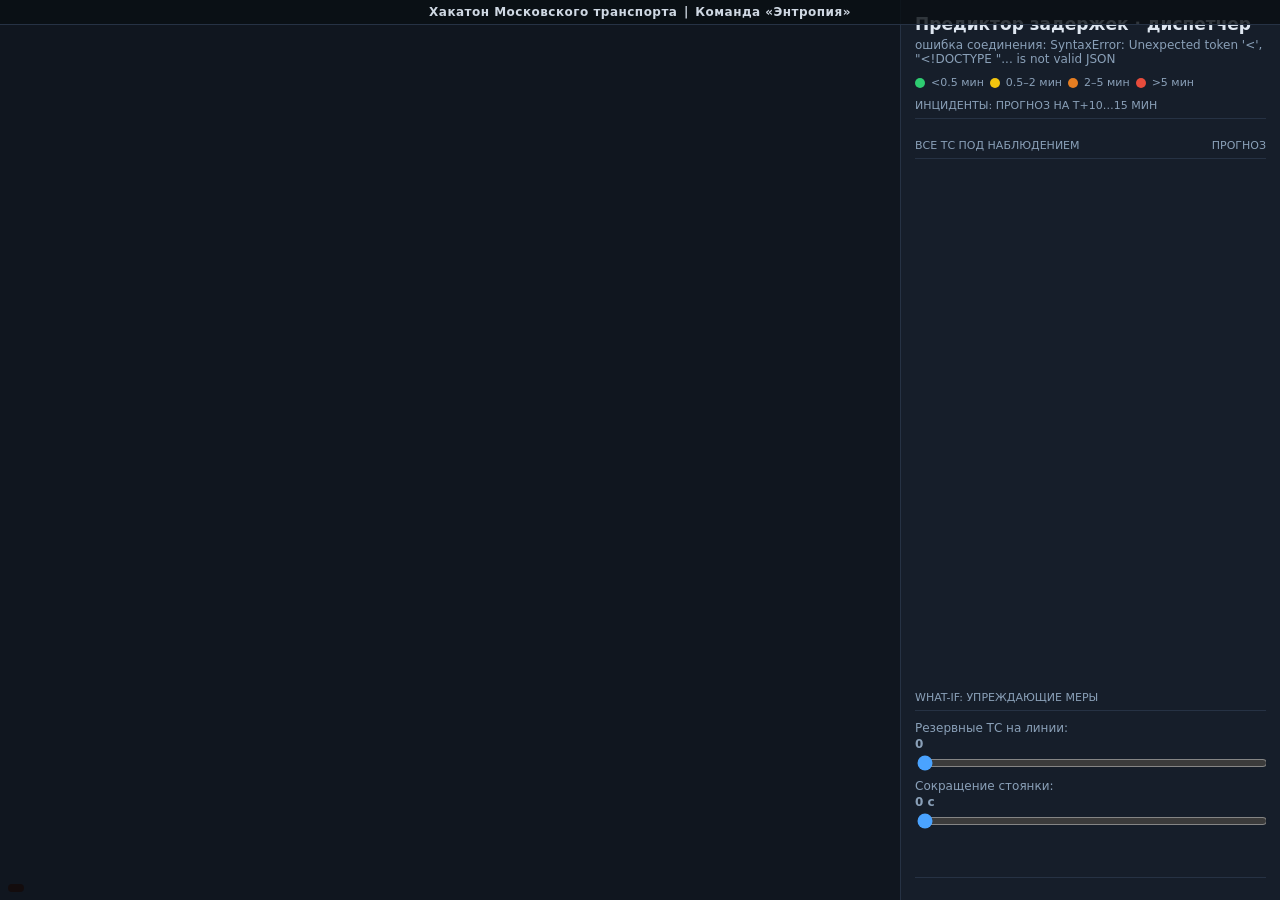
==== dashboard/index.html @ fea9b896 "add services and docker setup - ML-ядро: NDTP-сервер, онлайн-фичи, CatBoost (скор 1.0, MAE 40.9 офла" ====
<!DOCTYPE html>
<html lang="ru">
<head>
  <meta charset="utf-8" />
  <meta name="viewport" content="width=device-width, initial-scale=1" />
  <title>Хакатон Московского транспорта · Команда «Энтропия» — предиктор задержек</title>
  <link rel="stylesheet" href="/dashboard/vendor/maplibre-gl.css" />
  <link rel="stylesheet" href="/dashboard/style.css?v=10" />
  <script>
    window.onerror = function (msg, src, line) {
      var el = document.getElementById("status");
      if (el) el.textContent = "ОШИБКА СКРИПТА: " + msg + " (" + (src || "?").split("/").pop() + ":" + line + ")";
    };
  </script>
  <script>
    window.__errs = [];
    window.onerror = function (msg, src, line, col, err) {
      var stamp = new Date().toLocaleTimeString();
      var stack = (err && err.stack ? err.stack.split("\n").slice(1, 3).join(" <- ") : "");
      window.__errs.push(stamp + " " + msg + " @ " + stack.slice(0, 220));
      if (window.__errs.length > 3) window.__errs.shift();
      var box = document.getElementById("errbox");
      if (box) box.textContent = "ошибки: " + window.__errs.join("  ||  ");
      return false;
    };
  </script>
</head>
<body>
  <div id="ribbon">Хакатон Московского транспорта&ensp;|&ensp;Команда «Энтропия»</div>
  <div id="errbox"></div>
  <div id="map"></div>
  <div id="mapHint" class="hidden">подложка карты недоступна (CDN заблокирован) — показаны маршруты, остановки и ТС</div>
  <aside id="panel">
    <header>
      <h1>Предиктор задержек · диспетчер</h1>
      <div id="status">подключение…</div>
    </header>
    <div id="legend">
      <span class="dot" style="background:#2ecc71"></span>&lt;0.5 мин
      <span class="dot" style="background:#f1c40f"></span>0.5–2 мин
      <span class="dot" style="background:#e67e22"></span>2–5 мин
      <span class="dot" style="background:#e74c3c"></span>&gt;5 мин
    </div>
    <div class="colhead"><span>Инциденты: прогноз на T+10…15 мин</span></div>
    <ol id="alerts"></ol>
    <div class="colhead"><span>Все ТС под наблюдением</span><span>прогноз</span></div>
    <ol id="list"></ol>
    <div class="colhead"><span>What-if: упреждающие меры</span></div>
    <div id="whatif">
      <label>Резервные ТС на линии: <b id="kVal">0</b>
        <input type="range" id="kSlider" min="0" max="5" step="1" value="0" />
      </label>
      <label>Сокращение стоянки: <b id="dVal">0 с</b>
        <input type="range" id="dSlider" min="0" max="60" step="5" value="0" />
      </label>
      <div id="whatifSummary" class="cause"></div>
      <ol id="whatifList"></ol>
    </div>
    <footer id="stats"></footer>
  </aside>
  <div id="chat" class="hidden">
    <header>
      <div>
        <b id="chatTitle">Чат с водителем</b>
        <span id="chatSub" class="chat-sub"></span>
      </div>
      <button id="chatClose" title="Закрыть">×</button>
    </header>
    <div id="chatMsgs"></div>
    <form id="chatForm" autocomplete="off">
      <input id="chatInput" placeholder="Сообщение водителю…" maxlength="300" />
      <button type="submit">Отправить</button>
    </form>
    <div id="chatHint">демо-канал: сообщения остаются в браузере</div>
  </div>
  <script src="/dashboard/vendor/maplibre-gl.js"></script>
  <script src="/dashboard/main.js?v=10"></script>
  <script>
    window.onerror = function (msg, src, line) {
      var el = document.getElementById("status");
      if (el) el.textContent = "ОШИБКА СКРИПТА: " + msg + " (" + (src || "?").split("/").pop() + ":" + line + ")";
    };
  </script>
</body>
</html>
---- dashboard/vendor/maplibre-gl.css ----
.maplibregl-map{font:12px/20px Helvetica Neue,Arial,Helvetica,sans-serif;overflow:hidden;position:relative;-webkit-tap-highlight-color:rgb(0 0 0/0)}.maplibregl-canvas{left:0;position:absolute;top:0}.maplibregl-map:fullscreen{height:100%;width:100%}.maplibregl-ctrl-group button.maplibregl-ctrl-compass{touch-action:none}.maplibregl-canvas-container.maplibregl-interactive,.maplibregl-ctrl-group button.maplibregl-ctrl-compass{cursor:grab;-webkit-user-select:none;-moz-user-select:none;user-select:none}.maplibregl-canvas-container.maplibregl-interactive.maplibregl-track-pointer{cursor:pointer}.maplibregl-canvas-container.maplibregl-interactive:active,.maplibregl-ctrl-group button.maplibregl-ctrl-compass:active{cursor:grabbing}.maplibregl-canvas-container.maplibregl-touch-zoom-rotate,.maplibregl-canvas-container.maplibregl-touch-zoom-rotate .maplibregl-canvas{touch-action:pan-x pan-y}.maplibregl-canvas-container.maplibregl-touch-drag-pan,.maplibregl-canvas-container.maplibregl-touch-drag-pan .maplibregl-canvas{touch-action:pinch-zoom}.maplibregl-canvas-container.maplibregl-touch-zoom-rotate.maplibregl-touch-drag-pan,.maplibregl-canvas-container.maplibregl-touch-zoom-rotate.maplibregl-touch-drag-pan .maplibregl-canvas{touch-action:none}.maplibregl-canvas-container.maplibregl-touch-drag-pan.maplibregl-cooperative-gestures,.maplibregl-canvas-container.maplibregl-touch-drag-pan.maplibregl-cooperative-gestures .maplibregl-canvas{touch-action:pan-x pan-y}.maplibregl-ctrl-bottom-left,.maplibregl-ctrl-bottom-right,.maplibregl-ctrl-top-left,.maplibregl-ctrl-top-right{pointer-events:none;position:absolute;z-index:2}.maplibregl-ctrl-top-left{left:0;top:0}.maplibregl-ctrl-top-right{right:0;top:0}.maplibregl-ctrl-bottom-left{bottom:0;left:0}.maplibregl-ctrl-bottom-right{bottom:0;right:0}.maplibregl-ctrl{clear:both;pointer-events:auto;transform:translate(0)}.maplibregl-ctrl-top-left .maplibregl-ctrl{float:left;margin:10px 0 0 10px}.maplibregl-ctrl-top-right .maplibregl-ctrl{float:right;margin:10px 10px 0 0}.maplibregl-ctrl-bottom-left .maplibregl-ctrl{float:left;margin:0 0 10px 10px}.maplibregl-ctrl-bottom-right .maplibregl-ctrl{float:right;margin:0 10px 10px 0}.maplibregl-ctrl-group{background:#fff;border-radius:4px}.maplibregl-ctrl-group:not(:empty){box-shadow:0 0 0 2px rgba(0,0,0,.1)}@media (forced-colors:active){.maplibregl-ctrl-group:not(:empty){box-shadow:0 0 0 2px ButtonText}}.maplibregl-ctrl-group button{background-color:transparent;border:0;box-sizing:border-box;cursor:pointer;display:block;height:29px;outline:none;padding:0;width:29px}.maplibregl-ctrl-group button+button{border-top:1px solid #ddd}.maplibregl-ctrl button .maplibregl-ctrl-icon{background-position:50%;background-repeat:no-repeat;display:block;height:100%;width:100%}@media (forced-colors:active){.maplibregl-ctrl-icon{background-color:transparent}.maplibregl-ctrl-group button+button{border-top:1px solid ButtonText}}.maplibregl-ctrl button::-moz-focus-inner{border:0;padding:0}.maplibregl-ctrl-attrib-button:focus,.maplibregl-ctrl-group button:focus{box-shadow:0 0 2px 2px #0096ff}.maplibregl-ctrl button:disabled{cursor:not-allowed}.maplibregl-ctrl button:disabled .maplibregl-ctrl-icon{opacity:.25}.maplibregl-ctrl button:not(:disabled):hover{background-color:rgb(0 0 0/5%)}.maplibregl-ctrl-group button:focus:focus-visible{box-shadow:0 0 2px 2px #0096ff}.maplibregl-ctrl-group button:focus:not(:focus-visible){box-shadow:none}.maplibregl-ctrl-group button:focus:first-child{border-radius:4px 4px 0 0}.maplibregl-ctrl-group button:focus:last-child{border-radius:0 0 4px 4px}.maplibregl-ctrl-group button:focus:only-child{border-radius:inherit}.maplibregl-ctrl button.maplibregl-ctrl-zoom-out .maplibregl-ctrl-icon{background-image:url("data:image/svg+xml;charset=utf-8,%3Csvg xmlns='http://www.w3.org/2000/svg' width='29' height='29' fill='%23333' viewBox='0 0 29 29'%3E%3Cpath d='M10 13c-.75 0-1.5.75-1.5 1.5S9.25 16 10 16h9c.75 0 1.5-.75 1.5-1.5S19.75 13 19 13z'/%3E%3C/svg%3E")}.maplibregl-ctrl button.maplibregl-ctrl-zoom-in .maplibregl-ctrl-icon{background-image:url("data:image/svg+xml;charset=utf-8,%3Csvg xmlns='http://www.w3.org/2000/svg' width='29' height='29' fill='%23333' viewBox='0 0 29 29'%3E%3Cpath d='M14.5 8.5c-.75 0-1.5.75-1.5 1.5v3h-3c-.75 0-1.5.75-1.5 1.5S9.25 16 10 16h3v3c0 .75.75 1.5 1.5 1.5S16 19.75 16 19v-3h3c.75 0 1.5-.75 1.5-1.5S19.75 13 19 13h-3v-3c0-.75-.75-1.5-1.5-1.5'/%3E%3C/svg%3E")}@media (forced-colors:active){.maplibregl-ctrl button.maplibregl-ctrl-zoom-out .maplibregl-ctrl-icon{background-image:url("data:image/svg+xml;charset=utf-8,%3Csvg xmlns='http://www.w3.org/2000/svg' width='29' height='29' fill='%23fff' viewBox='0 0 29 29'%3E%3Cpath d='M10 13c-.75 0-1.5.75-1.5 1.5S9.25 16 10 16h9c.75 0 1.5-.75 1.5-1.5S19.75 13 19 13z'/%3E%3C/svg%3E")}.maplibregl-ctrl button.maplibregl-ctrl-zoom-in .maplibregl-ctrl-icon{background-image:url("data:image/svg+xml;charset=utf-8,%3Csvg xmlns='http://www.w3.org/2000/svg' width='29' height='29' fill='%23fff' viewBox='0 0 29 29'%3E%3Cpath d='M14.5 8.5c-.75 0-1.5.75-1.5 1.5v3h-3c-.75 0-1.5.75-1.5 1.5S9.25 16 10 16h3v3c0 .75.75 1.5 1.5 1.5S16 19.75 16 19v-3h3c.75 0 1.5-.75 1.5-1.5S19.75 13 19 13h-3v-3c0-.75-.75-1.5-1.5-1.5'/%3E%3C/svg%3E")}}@media (forced-colors:active) and (prefers-color-scheme:light){.maplibregl-ctrl button.maplibregl-ctrl-zoom-out .maplibregl-ctrl-icon{background-image:url("data:image/svg+xml;charset=utf-8,%3Csvg xmlns='http://www.w3.org/2000/svg' width='29' height='29' viewBox='0 0 29 29'%3E%3Cpath d='M10 13c-.75 0-1.5.75-1.5 1.5S9.25 16 10 16h9c.75 0 1.5-.75 1.5-1.5S19.75 13 19 13z'/%3E%3C/svg%3E")}.maplibregl-ctrl button.maplibregl-ctrl-zoom-in .maplibregl-ctrl-icon{background-image:url("data:image/svg+xml;charset=utf-8,%3Csvg xmlns='http://www.w3.org/2000/svg' width='29' height='29' viewBox='0 0 29 29'%3E%3Cpath d='M14.5 8.5c-.75 0-1.5.75-1.5 1.5v3h-3c-.75 0-1.5.75-1.5 1.5S9.25 16 10 16h3v3c0 .75.75 1.5 1.5 1.5S16 19.75 16 19v-3h3c.75 0 1.5-.75 1.5-1.5S19.75 13 19 13h-3v-3c0-.75-.75-1.5-1.5-1.5'/%3E%3C/svg%3E")}}.maplibregl-ctrl button.maplibregl-ctrl-fullscreen .maplibregl-ctrl-icon{background-image:url("data:image/svg+xml;charset=utf-8,%3Csvg xmlns='http://www.w3.org/2000/svg' width='29' height='29' fill='%23333' viewBox='0 0 29 29'%3E%3Cpath d='M24 16v5.5c0 1.75-.75 2.5-2.5 2.5H16v-1l3-1.5-4-5.5 1-1 5.5 4 1.5-3zM6 16l1.5 3 5.5-4 1 1-4 5.5 3 1.5v1H7.5C5.75 24 5 23.25 5 21.5V16zm7-11v1l-3 1.5 4 5.5-1 1-5.5-4L6 13H5V7.5C5 5.75 5.75 5 7.5 5zm11 2.5c0-1.75-.75-2.5-2.5-2.5H16v1l3 1.5-4 5.5 1 1 5.5-4 1.5 3h1z'/%3E%3C/svg%3E")}.maplibregl-ctrl button.maplibregl-ctrl-shrink .maplibregl-ctrl-icon{background-image:url("data:image/svg+xml;charset=utf-8,%3Csvg xmlns='http://www.w3.org/2000/svg' width='29' height='29' viewBox='0 0 29 29'%3E%3Cpath d='M18.5 16c-1.75 0-2.5.75-2.5 2.5V24h1l1.5-3 5.5 4 1-1-4-5.5 3-1.5v-1zM13 18.5c0-1.75-.75-2.5-2.5-2.5H5v1l3 1.5L4 24l1 1 5.5-4 1.5 3h1zm3-8c0 1.75.75 2.5 2.5 2.5H24v-1l-3-1.5L25 5l-1-1-5.5 4L17 5h-1zM10.5 13c1.75 0 2.5-.75 2.5-2.5V5h-1l-1.5 3L5 4 4 5l4 5.5L5 12v1z'/%3E%3C/svg%3E")}@media (forced-colors:active){.maplibregl-ctrl button.maplibregl-ctrl-fullscreen .maplibregl-ctrl-icon{background-image:url("data:image/svg+xml;charset=utf-8,%3Csvg xmlns='http://www.w3.org/2000/svg' width='29' height='29' fill='%23fff' viewBox='0 0 29 29'%3E%3Cpath d='M24 16v5.5c0 1.75-.75 2.5-2.5 2.5H16v-1l3-1.5-4-5.5 1-1 5.5 4 1.5-3zM6 16l1.5 3 5.5-4 1 1-4 5.5 3 1.5v1H7.5C5.75 24 5 23.25 5 21.5V16zm7-11v1l-3 1.5 4 5.5-1 1-5.5-4L6 13H5V7.5C5 5.75 5.75 5 7.5 5zm11 2.5c0-1.75-.75-2.5-2.5-2.5H16v1l3 1.5-4 5.5 1 1 5.5-4 1.5 3h1z'/%3E%3C/svg%3E")}.maplibregl-ctrl button.maplibregl-ctrl-shrink .maplibregl-ctrl-icon{background-image:url("data:image/svg+xml;charset=utf-8,%3Csvg xmlns='http://www.w3.org/2000/svg' width='29' height='29' fill='%23fff' viewBox='0 0 29 29'%3E%3Cpath d='M18.5 16c-1.75 0-2.5.75-2.5 2.5V24h1l1.5-3 5.5 4 1-1-4-5.5 3-1.5v-1zM13 18.5c0-1.75-.75-2.5-2.5-2.5H5v1l3 1.5L4 24l1 1 5.5-4 1.5 3h1zm3-8c0 1.75.75 2.5 2.5 2.5H24v-1l-3-1.5L25 5l-1-1-5.5 4L17 5h-1zM10.5 13c1.75 0 2.5-.75 2.5-2.5V5h-1l-1.5 3L5 4 4 5l4 5.5L5 12v1z'/%3E%3C/svg%3E")}}@media (forced-colors:active) and (prefers-color-scheme:light){.maplibregl-ctrl button.maplibregl-ctrl-fullscreen .maplibregl-ctrl-icon{background-image:url("data:image/svg+xml;charset=utf-8,%3Csvg xmlns='http://www.w3.org/2000/svg' width='29' height='29' viewBox='0 0 29 29'%3E%3Cpath d='M24 16v5.5c0 1.75-.75 2.5-2.5 2.5H16v-1l3-1.5-4-5.5 1-1 5.5 4 1.5-3zM6 16l1.5 3 5.5-4 1 1-4 5.5 3 1.5v1H7.5C5.75 24 5 23.25 5 21.5V16zm7-11v1l-3 1.5 4 5.5-1 1-5.5-4L6 13H5V7.5C5 5.75 5.75 5 7.5 5zm11 2.5c0-1.75-.75-2.5-2.5-2.5H16v1l3 1.5-4 5.5 1 1 5.5-4 1.5 3h1z'/%3E%3C/svg%3E")}.maplibregl-ctrl button.maplibregl-ctrl-shrink .maplibregl-ctrl-icon{background-image:url("data:image/svg+xml;charset=utf-8,%3Csvg xmlns='http://www.w3.org/2000/svg' width='29' height='29' viewBox='0 0 29 29'%3E%3Cpath d='M18.5 16c-1.75 0-2.5.75-2.5 2.5V24h1l1.5-3 5.5 4 1-1-4-5.5 3-1.5v-1zM13 18.5c0-1.75-.75-2.5-2.5-2.5H5v1l3 1.5L4 24l1 1 5.5-4 1.5 3h1zm3-8c0 1.75.75 2.5 2.5 2.5H24v-1l-3-1.5L25 5l-1-1-5.5 4L17 5h-1zM10.5 13c1.75 0 2.5-.75 2.5-2.5V5h-1l-1.5 3L5 4 4 5l4 5.5L5 12v1z'/%3E%3C/svg%3E")}}.maplibregl-ctrl button.maplibregl-ctrl-compass .maplibregl-ctrl-icon{background-image:url("data:image/svg+xml;charset=utf-8,%3Csvg xmlns='http://www.w3.org/2000/svg' width='29' height='29' fill='%23333' viewBox='0 0 29 29'%3E%3Cpath d='m10.5 14 4-8 4 8z'/%3E%3Cpath fill='%23ccc' d='m10.5 16 4 8 4-8z'/%3E%3C/svg%3E")}@media (forced-colors:active){.maplibregl-ctrl button.maplibregl-ctrl-compass .maplibregl-ctrl-icon{background-image:url("data:image/svg+xml;charset=utf-8,%3Csvg xmlns='http://www.w3.org/2000/svg' width='29' height='29' fill='%23fff' viewBox='0 0 29 29'%3E%3Cpath d='m10.5 14 4-8 4 8z'/%3E%3Cpath fill='%23ccc' d='m10.5 16 4 8 4-8z'/%3E%3C/svg%3E")}}@media (forced-colors:active) and (prefers-color-scheme:light){.maplibregl-ctrl button.maplibregl-ctrl-compass .maplibregl-ctrl-icon{background-image:url("data:image/svg+xml;charset=utf-8,%3Csvg xmlns='http://www.w3.org/2000/svg' width='29' height='29' viewBox='0 0 29 29'%3E%3Cpath d='m10.5 14 4-8 4 8z'/%3E%3Cpath fill='%23ccc' d='m10.5 16 4 8 4-8z'/%3E%3C/svg%3E")}}.maplibregl-ctrl button.maplibregl-ctrl-terrain .maplibregl-ctrl-icon{background-image:url("data:image/svg+xml;charset=utf-8,%3Csvg xmlns='http://www.w3.org/2000/svg' width='22' height='22' fill='%23333' viewBox='0 0 22 22'%3E%3Cpath d='m1.754 13.406 4.453-4.851 3.09 3.09 3.281 3.277.969-.969-3.309-3.312 3.844-4.121 6.148 6.886h1.082v-.855l-7.207-8.07-4.84 5.187L6.169 6.57l-5.48 5.965v.871ZM.688 16.844h20.625v1.375H.688Zm0 0'/%3E%3C/svg%3E")}.maplibregl-ctrl button.maplibregl-ctrl-terrain-enabled .maplibregl-ctrl-icon{background-image:url("data:image/svg+xml;charset=utf-8,%3Csvg xmlns='http://www.w3.org/2000/svg' width='22' height='22' fill='%2333b5e5' viewBox='0 0 22 22'%3E%3Cpath d='m1.754 13.406 4.453-4.851 3.09 3.09 3.281 3.277.969-.969-3.309-3.312 3.844-4.121 6.148 6.886h1.082v-.855l-7.207-8.07-4.84 5.187L6.169 6.57l-5.48 5.965v.871ZM.688 16.844h20.625v1.375H.688Zm0 0'/%3E%3C/svg%3E")}.maplibregl-ctrl button.maplibregl-ctrl-geolocate .maplibregl-ctrl-icon{background-image:url("data:image/svg+xml;charset=utf-8,%3Csvg xmlns='http://www.w3.org/2000/svg' width='29' height='29' fill='%23333' viewBox='0 0 20 20'%3E%3Cpath d='M10 4C9 4 9 5 9 5v.1A5 5 0 0 0 5.1 9H5s-1 0-1 1 1 1 1 1h.1A5 5 0 0 0 9 14.9v.1s0 1 1 1 1-1 1-1v-.1a5 5 0 0 0 3.9-3.9h.1s1 0 1-1-1-1-1-1h-.1A5 5 0 0 0 11 5.1V5s0-1-1-1m0 2.5a3.5 3.5 0 1 1 0 7 3.5 3.5 0 1 1 0-7'/%3E%3Ccircle cx='10' cy='10' r='2'/%3E%3C/svg%3E")}.maplibregl-ctrl button.maplibregl-ctrl-geolocate:disabled .maplibregl-ctrl-icon{background-image:url("data:image/svg+xml;charset=utf-8,%3Csvg xmlns='http://www.w3.org/2000/svg' width='29' height='29' fill='%23aaa' viewBox='0 0 20 20'%3E%3Cpath d='M10 4C9 4 9 5 9 5v.1A5 5 0 0 0 5.1 9H5s-1 0-1 1 1 1 1 1h.1A5 5 0 0 0 9 14.9v.1s0 1 1 1 1-1 1-1v-.1a5 5 0 0 0 3.9-3.9h.1s1 0 1-1-1-1-1-1h-.1A5 5 0 0 0 11 5.1V5s0-1-1-1m0 2.5a3.5 3.5 0 1 1 0 7 3.5 3.5 0 1 1 0-7'/%3E%3Ccircle cx='10' cy='10' r='2'/%3E%3Cpath fill='red' d='m14 5 1 1-9 9-1-1z'/%3E%3C/svg%3E")}.maplibregl-ctrl button.maplibregl-ctrl-geolocate.maplibregl-ctrl-geolocate-active .maplibregl-ctrl-icon{background-image:url("data:image/svg+xml;charset=utf-8,%3Csvg xmlns='http://www.w3.org/2000/svg' width='29' height='29' fill='%2333b5e5' viewBox='0 0 20 20'%3E%3Cpath d='M10 4C9 4 9 5 9 5v.1A5 5 0 0 0 5.1 9H5s-1 0-1 1 1 1 1 1h.1A5 5 0 0 0 9 14.9v.1s0 1 1 1 1-1 1-1v-.1a5 5 0 0 0 3.9-3.9h.1s1 0 1-1-1-1-1-1h-.1A5 5 0 0 0 11 5.1V5s0-1-1-1m0 2.5a3.5 3.5 0 1 1 0 7 3.5 3.5 0 1 1 0-7'/%3E%3Ccircle cx='10' cy='10' r='2'/%3E%3C/svg%3E")}.maplibregl-ctrl button.maplibregl-ctrl-geolocate.maplibregl-ctrl-geolocate-active-error .maplibregl-ctrl-icon{background-image:url("data:image/svg+xml;charset=utf-8,%3Csvg xmlns='http://www.w3.org/2000/svg' width='29' height='29' fill='%23e58978' viewBox='0 0 20 20'%3E%3Cpath d='M10 4C9 4 9 5 9 5v.1A5 5 0 0 0 5.1 9H5s-1 0-1 1 1 1 1 1h.1A5 5 0 0 0 9 14.9v.1s0 1 1 1 1-1 1-1v-.1a5 5 0 0 0 3.9-3.9h.1s1 0 1-1-1-1-1-1h-.1A5 5 0 0 0 11 5.1V5s0-1-1-1m0 2.5a3.5 3.5 0 1 1 0 7 3.5 3.5 0 1 1 0-7'/%3E%3Ccircle cx='10' cy='10' r='2'/%3E%3C/svg%3E")}.maplibregl-ctrl button.maplibregl-ctrl-geolocate.maplibregl-ctrl-geolocate-background .maplibregl-ctrl-icon{background-image:url("data:image/svg+xml;charset=utf-8,%3Csvg xmlns='http://www.w3.org/2000/svg' width='29' height='29' fill='%2333b5e5' viewBox='0 0 20 20'%3E%3Cpath d='M10 4C9 4 9 5 9 5v.1A5 5 0 0 0 5.1 9H5s-1 0-1 1 1 1 1 1h.1A5 5 0 0 0 9 14.9v.1s0 1 1 1 1-1 1-1v-.1a5 5 0 0 0 3.9-3.9h.1s1 0 1-1-1-1-1-1h-.1A5 5 0 0 0 11 5.1V5s0-1-1-1m0 2.5a3.5 3.5 0 1 1 0 7 3.5 3.5 0 1 1 0-7'/%3E%3C/svg%3E")}.maplibregl-ctrl button.maplibregl-ctrl-geolocate.maplibregl-ctrl-geolocate-background-error .maplibregl-ctrl-icon{background-image:url("data:image/svg+xml;charset=utf-8,%3Csvg xmlns='http://www.w3.org/2000/svg' width='29' height='29' fill='%23e54e33' viewBox='0 0 20 20'%3E%3Cpath d='M10 4C9 4 9 5 9 5v.1A5 5 0 0 0 5.1 9H5s-1 0-1 1 1 1 1 1h.1A5 5 0 0 0 9 14.9v.1s0 1 1 1 1-1 1-1v-.1a5 5 0 0 0 3.9-3.9h.1s1 0 1-1-1-1-1-1h-.1A5 5 0 0 0 11 5.1V5s0-1-1-1m0 2.5a3.5 3.5 0 1 1 0 7 3.5 3.5 0 1 1 0-7'/%3E%3C/svg%3E")}.maplibregl-ctrl button.maplibregl-ctrl-geolocate.maplibregl-ctrl-geolocate-waiting .maplibregl-ctrl-icon{animation:maplibregl-spin 2s linear infinite}@media (forced-colors:active){.maplibregl-ctrl button.maplibregl-ctrl-geolocate .maplibregl-ctrl-icon{background-image:url("data:image/svg+xml;charset=utf-8,%3Csvg xmlns='http://www.w3.org/2000/svg' width='29' height='29' fill='%23fff' viewBox='0 0 20 20'%3E%3Cpath d='M10 4C9 4 9 5 9 5v.1A5 5 0 0 0 5.1 9H5s-1 0-1 1 1 1 1 1h.1A5 5 0 0 0 9 14.9v.1s0 1 1 1 1-1 1-1v-.1a5 5 0 0 0 3.9-3.9h.1s1 0 1-1-1-1-1-1h-.1A5 5 0 0 0 11 5.1V5s0-1-1-1m0 2.5a3.5 3.5 0 1 1 0 7 3.5 3.5 0 1 1 0-7'/%3E%3Ccircle cx='10' cy='10' r='2'/%3E%3C/svg%3E")}.maplibregl-ctrl button.maplibregl-ctrl-geolocate:disabled .maplibregl-ctrl-icon{background-image:url("data:image/svg+xml;charset=utf-8,%3Csvg xmlns='http://www.w3.org/2000/svg' width='29' height='29' fill='%23999' viewBox='0 0 20 20'%3E%3Cpath d='M10 4C9 4 9 5 9 5v.1A5 5 0 0 0 5.1 9H5s-1 0-1 1 1 1 1 1h.1A5 5 0 0 0 9 14.9v.1s0 1 1 1 1-1 1-1v-.1a5 5 0 0 0 3.9-3.9h.1s1 0 1-1-1-1-1-1h-.1A5 5 0 0 0 11 5.1V5s0-1-1-1m0 2.5a3.5 3.5 0 1 1 0 7 3.5 3.5 0 1 1 0-7'/%3E%3Ccircle cx='10' cy='10' r='2'/%3E%3Cpath fill='red' d='m14 5 1 1-9 9-1-1z'/%3E%3C/svg%3E")}.maplibregl-ctrl button.maplibregl-ctrl-geolocate.maplibregl-ctrl-geolocate-active .maplibregl-ctrl-icon{background-image:url("data:image/svg+xml;charset=utf-8,%3Csvg xmlns='http://www.w3.org/2000/svg' width='29' height='29' fill='%2333b5e5' viewBox='0 0 20 20'%3E%3Cpath d='M10 4C9 4 9 5 9 5v.1A5 5 0 0 0 5.1 9H5s-1 0-1 1 1 1 1 1h.1A5 5 0 0 0 9 14.9v.1s0 1 1 1 1-1 1-1v-.1a5 5 0 0 0 3.9-3.9h.1s1 0 1-1-1-1-1-1h-.1A5 5 0 0 0 11 5.1V5s0-1-1-1m0 2.5a3.5 3.5 0 1 1 0 7 3.5 3.5 0 1 1 0-7'/%3E%3Ccircle cx='10' cy='10' r='2'/%3E%3C/svg%3E")}.maplibregl-ctrl button.maplibregl-ctrl-geolocate.maplibregl-ctrl-geolocate-active-error .maplibregl-ctrl-icon{background-image:url("data:image/svg+xml;charset=utf-8,%3Csvg xmlns='http://www.w3.org/2000/svg' width='29' height='29' fill='%23e58978' viewBox='0 0 20 20'%3E%3Cpath d='M10 4C9 4 9 5 9 5v.1A5 5 0 0 0 5.1 9H5s-1 0-1 1 1 1 1 1h.1A5 5 0 0 0 9 14.9v.1s0 1 1 1 1-1 1-1v-.1a5 5 0 0 0 3.9-3.9h.1s1 0 1-1-1-1-1-1h-.1A5 5 0 0 0 11 5.1V5s0-1-1-1m0 2.5a3.5 3.5 0 1 1 0 7 3.5 3.5 0 1 1 0-7'/%3E%3Ccircle cx='10' cy='10' r='2'/%3E%3C/svg%3E")}.maplibregl-ctrl button.maplibregl-ctrl-geolocate.maplibregl-ctrl-geolocate-background .maplibregl-ctrl-icon{background-image:url("data:image/svg+xml;charset=utf-8,%3Csvg xmlns='http://www.w3.org/2000/svg' width='29' height='29' fill='%2333b5e5' viewBox='0 0 20 20'%3E%3Cpath d='M10 4C9 4 9 5 9 5v.1A5 5 0 0 0 5.1 9H5s-1 0-1 1 1 1 1 1h.1A5 5 0 0 0 9 14.9v.1s0 1 1 1 1-1 1-1v-.1a5 5 0 0 0 3.9-3.9h.1s1 0 1-1-1-1-1-1h-.1A5 5 0 0 0 11 5.1V5s0-1-1-1m0 2.5a3.5 3.5 0 1 1 0 7 3.5 3.5 0 1 1 0-7'/%3E%3C/svg%3E")}.maplibregl-ctrl button.maplibregl-ctrl-geolocate.maplibregl-ctrl-geolocate-background-error .maplibregl-ctrl-icon{background-image:url("data:image/svg+xml;charset=utf-8,%3Csvg xmlns='http://www.w3.org/2000/svg' width='29' height='29' fill='%23e54e33' viewBox='0 0 20 20'%3E%3Cpath d='M10 4C9 4 9 5 9 5v.1A5 5 0 0 0 5.1 9H5s-1 0-1 1 1 1 1 1h.1A5 5 0 0 0 9 14.9v.1s0 1 1 1 1-1 1-1v-.1a5 5 0 0 0 3.9-3.9h.1s1 0 1-1-1-1-1-1h-.1A5 5 0 0 0 11 5.1V5s0-1-1-1m0 2.5a3.5 3.5 0 1 1 0 7 3.5 3.5 0 1 1 0-7'/%3E%3C/svg%3E")}}@media (forced-colors:active) and (prefers-color-scheme:light){.maplibregl-ctrl button.maplibregl-ctrl-geolocate .maplibregl-ctrl-icon{background-image:url("data:image/svg+xml;charset=utf-8,%3Csvg xmlns='http://www.w3.org/2000/svg' width='29' height='29' viewBox='0 0 20 20'%3E%3Cpath d='M10 4C9 4 9 5 9 5v.1A5 5 0 0 0 5.1 9H5s-1 0-1 1 1 1 1 1h.1A5 5 0 0 0 9 14.9v.1s0 1 1 1 1-1 1-1v-.1a5 5 0 0 0 3.9-3.9h.1s1 0 1-1-1-1-1-1h-.1A5 5 0 0 0 11 5.1V5s0-1-1-1m0 2.5a3.5 3.5 0 1 1 0 7 3.5 3.5 0 1 1 0-7'/%3E%3Ccircle cx='10' cy='10' r='2'/%3E%3C/svg%3E")}.maplibregl-ctrl button.maplibregl-ctrl-geolocate:disabled .maplibregl-ctrl-icon{background-image:url("data:image/svg+xml;charset=utf-8,%3Csvg xmlns='http://www.w3.org/2000/svg' width='29' height='29' fill='%23666' viewBox='0 0 20 20'%3E%3Cpath d='M10 4C9 4 9 5 9 5v.1A5 5 0 0 0 5.1 9H5s-1 0-1 1 1 1 1 1h.1A5 5 0 0 0 9 14.9v.1s0 1 1 1 1-1 1-1v-.1a5 5 0 0 0 3.9-3.9h.1s1 0 1-1-1-1-1-1h-.1A5 5 0 0 0 11 5.1V5s0-1-1-1m0 2.5a3.5 3.5 0 1 1 0 7 3.5 3.5 0 1 1 0-7'/%3E%3Ccircle cx='10' cy='10' r='2'/%3E%3Cpath fill='red' d='m14 5 1 1-9 9-1-1z'/%3E%3C/svg%3E")}}@keyframes maplibregl-spin{0%{transform:rotate(0deg)}to{transform:rotate(1turn)}}a.maplibregl-ctrl-logo{background-image:url("data:image/svg+xml;charset=utf-8,%3Csvg xmlns='http://www.w3.org/2000/svg' width='88' height='23' fill='none'%3E%3Cpath fill='%23000' fill-opacity='.4' fill-rule='evenodd' d='M17.408 16.796h-1.827l2.501-12.095h.198l3.324 6.533.988 2.19.988-2.19 3.258-6.533h.181l2.6 12.095h-1.81l-1.218-5.644-.362-1.71-.658 1.71-2.929 5.644h-.098l-2.914-5.644-.757-1.71-.345 1.71zm1.958-3.42-.726 3.663a1.255 1.255 0 0 1-1.232 1.011h-1.827a1.255 1.255 0 0 1-1.229-1.509l2.501-12.095a1.255 1.255 0 0 1 1.23-1.001h.197a1.25 1.25 0 0 1 1.12.685l3.19 6.273 3.125-6.263a1.25 1.25 0 0 1 1.123-.695h.181a1.255 1.255 0 0 1 1.227.991l1.443 6.71a5 5 0 0 1 .314-.787l.009-.016a4.6 4.6 0 0 1 1.777-1.887c.782-.46 1.668-.667 2.611-.667a4.6 4.6 0 0 1 1.7.32l.306.134c.21-.16.474-.256.759-.256h1.694a1.255 1.255 0 0 1 1.212.925 1.255 1.255 0 0 1 1.212-.925h1.711c.284 0 .545.094.755.252.613-.3 1.312-.45 2.075-.45 1.356 0 2.557.445 3.482 1.4q.47.48.763 1.064V4.701a1.255 1.255 0 0 1 1.255-1.255h1.86A1.255 1.255 0 0 1 54.44 4.7v9.194h2.217c.19 0 .37.043.532.118v-4.77c0-.356.147-.678.385-.906a2.42 2.42 0 0 1-.682-1.71c0-.665.267-1.253.735-1.7a2.45 2.45 0 0 1 1.722-.674 2.43 2.43 0 0 1 1.705.675q.318.302.504.683V4.7a1.255 1.255 0 0 1 1.255-1.255h1.744A1.255 1.255 0 0 1 65.812 4.7v3.335a4.8 4.8 0 0 1 1.526-.246c.938 0 1.817.214 2.59.69a4.47 4.47 0 0 1 1.67 1.743v-.98a1.255 1.255 0 0 1 1.256-1.256h1.777c.233 0 .451.064.639.174a3.4 3.4 0 0 1 1.567-.372c.346 0 .861.02 1.285.232a1.25 1.25 0 0 1 .689 1.004 4.7 4.7 0 0 1 .853-.588c.795-.44 1.675-.647 2.61-.647 1.385 0 2.65.39 3.525 1.396.836.938 1.168 2.173 1.168 3.528q-.001.515-.056 1.051a1.255 1.255 0 0 1-.947 1.09l.408.952a1.255 1.255 0 0 1-.477 1.552c-.418.268-.92.463-1.458.612-.613.171-1.304.244-2.049.244-1.06 0-2.043-.207-2.886-.698l-.015-.008c-.798-.48-1.419-1.135-1.818-1.963l-.004-.008a5.8 5.8 0 0 1-.548-2.512q0-.429.053-.843a1.3 1.3 0 0 1-.333-.086l-.166-.004c-.223 0-.426.062-.643.228-.03.024-.142.139-.142.59v3.883a1.255 1.255 0 0 1-1.256 1.256h-1.777a1.255 1.255 0 0 1-1.256-1.256V15.69l-.032.057a4.8 4.8 0 0 1-1.86 1.833 5.04 5.04 0 0 1-2.484.634 4.5 4.5 0 0 1-1.935-.424 1.25 1.25 0 0 1-.764.258h-1.71a1.255 1.255 0 0 1-1.256-1.255V7.687a2.4 2.4 0 0 1-.428.625c.253.23.412.561.412.93v7.553a1.255 1.255 0 0 1-1.256 1.255h-1.843a1.25 1.25 0 0 1-.894-.373c-.228.23-.544.373-.894.373H51.32a1.255 1.255 0 0 1-1.256-1.255v-1.251l-.061.117a4.7 4.7 0 0 1-1.782 1.884 4.77 4.77 0 0 1-2.485.67 5.6 5.6 0 0 1-1.485-.188l.009 2.764a1.255 1.255 0 0 1-1.255 1.259h-1.729a1.255 1.255 0 0 1-1.255-1.255v-3.537a1.255 1.255 0 0 1-1.167.793h-1.679a1.25 1.25 0 0 1-.77-.263 4.5 4.5 0 0 1-1.945.429c-.885 0-1.724-.21-2.495-.632l-.017-.01a5 5 0 0 1-1.081-.836 1.255 1.255 0 0 1-1.254 1.312h-1.81a1.255 1.255 0 0 1-1.228-.99l-.782-3.625-2.044 3.939a1.25 1.25 0 0 1-1.115.676h-.098a1.25 1.25 0 0 1-1.116-.68l-2.061-3.994zM35.92 16.63l.207-.114.223-.15q.493-.356.735-.785l.061-.118.033 1.332h1.678V9.242h-1.694l-.033 1.267q-.133-.329-.526-.658l-.032-.028a3.2 3.2 0 0 0-.668-.428l-.27-.12a3.3 3.3 0 0 0-1.235-.23q-1.136-.001-1.974.493a3.36 3.36 0 0 0-1.3 1.382q-.445.89-.444 2.074 0 1.2.51 2.107a3.8 3.8 0 0 0 1.382 1.381 3.9 3.9 0 0 0 1.893.477q.795 0 1.455-.33zm-2.789-5.38q-.576.675-.575 1.762 0 1.102.559 1.794.576.675 1.645.675a2.25 2.25 0 0 0 .934-.19 2.2 2.2 0 0 0 .468-.29l.178-.161a2.2 2.2 0 0 0 .397-.561q.244-.5.244-1.15v-.115q0-.708-.296-1.267l-.043-.077a2.2 2.2 0 0 0-.633-.709l-.13-.086-.047-.028a2.1 2.1 0 0 0-1.073-.285q-1.052 0-1.629.692zm2.316 2.706c.163-.17.28-.407.28-.83v-.114c0-.292-.06-.508-.15-.68a.96.96 0 0 0-.353-.389.85.85 0 0 0-.464-.127c-.4 0-.56.114-.664.239l-.01.012c-.148.174-.275.45-.275.945 0 .506.122.801.27.99.097.11.266.224.68.224.303 0 .504-.09.687-.269zm7.545 1.705a2.6 2.6 0 0 0 .331.423q.319.33.755.548l.173.074q.65.255 1.49.255 1.02 0 1.844-.493a3.45 3.45 0 0 0 1.316-1.4q.493-.904.493-2.089 0-1.909-.988-2.913-.988-1.02-2.584-1.02-.898 0-1.575.347a3 3 0 0 0-.415.262l-.199.166a3.4 3.4 0 0 0-.64.82V9.242h-1.712v11.553h1.729l-.017-5.134zm.53-1.138q.206.29.48.5l.155.11.053.034q.51.296 1.119.297 1.07 0 1.645-.675.577-.69.576-1.762 0-1.119-.576-1.777-.558-.675-1.645-.675-.435 0-.835.16a2 2 0 0 0-.284.136 2 2 0 0 0-.363.254 2.2 2.2 0 0 0-.46.569l-.082.162a2.6 2.6 0 0 0-.213 1.072v.115q0 .707.296 1.267l.135.211zm.964-.818a1.1 1.1 0 0 0 .367.385.94.94 0 0 0 .476.118c.423 0 .59-.117.687-.23.159-.194.28-.478.28-.95 0-.53-.133-.8-.266-.952l-.021-.025c-.078-.094-.231-.221-.68-.221a1 1 0 0 0-.503.135l-.012.007a.86.86 0 0 0-.335.343c-.073.133-.132.324-.132.614v.115a1.4 1.4 0 0 0 .14.66zm15.7-6.222q.347-.346.346-.856a1.05 1.05 0 0 0-.345-.79 1.18 1.18 0 0 0-.84-.329q-.51 0-.855.33a1.05 1.05 0 0 0-.346.79q0 .51.346.855.345.346.856.346.51 0 .839-.346zm4.337 9.314.033-1.332q.191.403.59.747l.098.081a4 4 0 0 0 .316.224l.223.122a3.2 3.2 0 0 0 1.44.322 3.8 3.8 0 0 0 1.875-.477 3.5 3.5 0 0 0 1.382-1.366q.527-.89.526-2.09 0-1.184-.444-2.073a3.24 3.24 0 0 0-1.283-1.399q-.823-.51-1.942-.51a3.5 3.5 0 0 0-1.527.344l-.086.043-.165.09a3 3 0 0 0-.33.214q-.432.315-.656.707a2 2 0 0 0-.099.198l.082-1.283V4.701h-1.744v12.095zm.473-2.509a2.5 2.5 0 0 0 .566.7q.117.098.245.18l.144.08a2.1 2.1 0 0 0 .975.232q1.07 0 1.645-.675.576-.69.576-1.778 0-1.102-.576-1.777-.56-.691-1.645-.692a2.2 2.2 0 0 0-1.015.235q-.22.113-.415.282l-.15.142a2.1 2.1 0 0 0-.42.594q-.223.479-.223 1.1v.115q0 .705.293 1.26zm2.616-.293c.157-.191.28-.479.28-.967 0-.51-.13-.79-.276-.961l-.021-.026c-.082-.1-.232-.225-.67-.225a.87.87 0 0 0-.681.279l-.012.011c-.154.155-.274.38-.274.807v.115c0 .285.057.499.144.669a1.1 1.1 0 0 0 .367.405c.137.082.28.123.455.123.423 0 .59-.118.686-.23zm8.266-3.013q.345-.13.724-.14l.069-.002q.493 0 .642.099l.247-1.794q-.196-.099-.717-.099a2.3 2.3 0 0 0-.545.063 2 2 0 0 0-.411.148 2.2 2.2 0 0 0-.4.249 2.5 2.5 0 0 0-.485.499 2.7 2.7 0 0 0-.32.581l-.05.137v-1.48h-1.778v7.553h1.777v-3.884q0-.546.159-.943a1.5 1.5 0 0 1 .466-.636 2.5 2.5 0 0 1 .399-.253 2 2 0 0 1 .224-.099zm9.784 2.656.05-.922q0-1.743-.856-2.698-.838-.97-2.584-.97-1.119-.001-2.007.493a3.46 3.46 0 0 0-1.4 1.382q-.493.906-.493 2.106 0 1.07.428 1.975.428.89 1.332 1.432.906.526 2.255.526.973 0 1.668-.185l.044-.012.135-.04q.613-.184.984-.421l-.542-1.267q-.3.162-.642.274l-.297.087q-.51.131-1.3.131-.954 0-1.497-.444a1.6 1.6 0 0 1-.192-.193q-.366-.44-.512-1.234l-.004-.021zm-5.427-1.256-.003.022h3.752v-.138q-.011-.727-.288-1.118a1 1 0 0 0-.156-.176q-.46-.428-1.316-.428-.986 0-1.494.604-.379.45-.494 1.234zm-27.053 2.77V4.7h-1.86v12.095h5.333V15.15zm7.103-5.908v7.553h-1.843V9.242h1.843z'/%3E%3Cpath fill='%23fff' d='m19.63 11.151-.757-1.71-.345 1.71-1.12 5.644h-1.827L18.083 4.7h.197l3.325 6.533.988 2.19.988-2.19L26.839 4.7h.181l2.6 12.095h-1.81l-1.218-5.644-.362-1.71-.658 1.71-2.93 5.644h-.098l-2.913-5.644zm14.836 5.81q-1.02 0-1.893-.478a3.8 3.8 0 0 1-1.381-1.382q-.51-.906-.51-2.106 0-1.185.444-2.074a3.36 3.36 0 0 1 1.3-1.382q.839-.494 1.974-.494a3.3 3.3 0 0 1 1.234.231 3.3 3.3 0 0 1 .97.575q.396.33.527.659l.033-1.267h1.694v7.553H37.18l-.033-1.332q-.279.593-1.02 1.053a3.17 3.17 0 0 1-1.662.444zm.296-1.482q.938 0 1.58-.642.642-.66.642-1.711v-.115q0-.708-.296-1.267a2.2 2.2 0 0 0-.807-.872 2.1 2.1 0 0 0-1.119-.313q-1.053 0-1.629.692-.575.675-.575 1.76 0 1.103.559 1.795.577.675 1.645.675zm6.521-6.237h1.711v1.4q.906-1.597 2.83-1.597 1.596 0 2.584 1.02.988 1.005.988 2.914 0 1.185-.493 2.09a3.46 3.46 0 0 1-1.316 1.399 3.5 3.5 0 0 1-1.844.493q-.954 0-1.662-.329a2.67 2.67 0 0 1-1.086-.97l.017 5.134h-1.728zm4.048 6.22q1.07 0 1.645-.674.577-.69.576-1.762 0-1.119-.576-1.777-.558-.675-1.645-.675-.592 0-1.12.296-.51.28-.822.823-.296.527-.296 1.234v.115q0 .708.296 1.267.313.543.823.855.51.296 1.119.297z'/%3E%3Cpath fill='%23e1e3e9' d='M51.325 4.7h1.86v10.45h3.473v1.646h-5.333zm7.12 4.542h1.843v7.553h-1.843zm.905-1.415a1.16 1.16 0 0 1-.856-.346 1.17 1.17 0 0 1-.346-.856 1.05 1.05 0 0 1 .346-.79q.346-.329.856-.329.494 0 .839.33a1.05 1.05 0 0 1 .345.79 1.16 1.16 0 0 1-.345.855q-.33.346-.84.346zm7.875 9.133a3.17 3.17 0 0 1-1.662-.444q-.723-.46-1.004-1.053l-.033 1.332h-1.71V4.701h1.743v4.657l-.082 1.283q.279-.658 1.086-1.119a3.5 3.5 0 0 1 1.778-.477q1.119 0 1.942.51a3.24 3.24 0 0 1 1.283 1.4q.445.888.444 2.072 0 1.201-.526 2.09a3.5 3.5 0 0 1-1.382 1.366 3.8 3.8 0 0 1-1.876.477zm-.296-1.481q1.069 0 1.645-.675.577-.69.577-1.778 0-1.102-.577-1.776-.56-.691-1.645-.692a2.12 2.12 0 0 0-1.58.659q-.642.641-.642 1.694v.115q0 .71.296 1.267a2.4 2.4 0 0 0 .807.872 2.1 2.1 0 0 0 1.119.313zm5.927-6.237h1.777v1.481q.263-.757.856-1.217a2.14 2.14 0 0 1 1.349-.46q.527 0 .724.098l-.247 1.794q-.149-.099-.642-.099-.774 0-1.416.494-.626.493-.626 1.58v3.883h-1.777V9.242zm9.534 7.718q-1.35 0-2.255-.526-.904-.543-1.332-1.432a4.6 4.6 0 0 1-.428-1.975q0-1.2.493-2.106a3.46 3.46 0 0 1 1.4-1.382q.889-.495 2.007-.494 1.744 0 2.584.97.855.956.856 2.7 0 .444-.05.92h-5.43q.18 1.005.708 1.45.542.443 1.497.443.79 0 1.3-.131a4 4 0 0 0 .938-.362l.542 1.267q-.411.263-1.119.46-.708.198-1.711.197zm1.596-4.558q.016-1.02-.444-1.432-.46-.428-1.316-.428-1.728 0-1.991 1.86z'/%3E%3Cpath d='M5.074 15.948a.484.657 0 0 0-.486.659v1.84a.484.657 0 0 0 .486.659h4.101a.484.657 0 0 0 .486-.659v-1.84a.484.657 0 0 0-.486-.659zm3.56 1.16H5.617v.838h3.017z' style='fill:%23fff;fill-rule:evenodd;stroke-width:1.03600001'/%3E%3Cg style='stroke-width:1.12603545'%3E%3Cpath d='M-9.408-1.416c-3.833-.025-7.056 2.912-7.08 6.615-.02 3.08 1.653 4.832 3.107 6.268.903.892 1.721 1.74 2.32 2.902l-.525-.004c-.543-.003-.992.304-1.24.639a1.87 1.87 0 0 0-.362 1.121l-.011 1.877c-.003.402.104.787.347 1.125.244.338.688.653 1.23.656l4.142.028c.542.003.99-.306 1.238-.641a1.87 1.87 0 0 0 .363-1.121l.012-1.875a1.87 1.87 0 0 0-.348-1.127c-.243-.338-.688-.653-1.23-.656l-.518-.004c.597-1.145 1.425-1.983 2.348-2.87 1.473-1.414 3.18-3.149 3.2-6.226-.016-3.59-2.923-6.684-6.993-6.707m-.006 1.1v.002c3.274.02 5.92 2.532 5.9 5.6-.017 2.706-1.39 4.026-2.863 5.44-1.034.994-2.118 2.033-2.814 3.633-.018.041-.052.055-.075.065q-.013.004-.02.01a.34.34 0 0 1-.226.084.34.34 0 0 1-.224-.086l-.092-.077c-.699-1.615-1.768-2.669-2.781-3.67-1.454-1.435-2.797-2.762-2.78-5.478.02-3.067 2.7-5.545 5.975-5.523m-.02 2.826c-1.62-.01-2.944 1.315-2.955 2.96-.01 1.646 1.295 2.988 2.916 2.999h.002c1.621.01 2.943-1.316 2.953-2.961.011-1.646-1.294-2.988-2.916-2.998m-.005 1.1c1.017.006 1.829.83 1.822 1.89s-.83 1.874-1.848 1.867c-1.018-.006-1.829-.83-1.822-1.89s.83-1.874 1.848-1.868m-2.155 11.857 4.14.025c.271.002.49.305.487.676l-.013 1.875c-.003.37-.224.67-.495.668l-4.14-.025c-.27-.002-.487-.306-.485-.676l.012-1.875c.003-.37.224-.67.494-.668' style='color:%23000;font-style:normal;font-variant:normal;font-weight:400;font-stretch:normal;font-size:medium;line-height:normal;font-family:sans-serif;font-variant-ligatures:normal;font-variant-position:normal;font-variant-caps:normal;font-variant-numeric:normal;font-variant-alternates:normal;font-feature-settings:normal;text-indent:0;text-align:start;text-decoration:none;text-decoration-line:none;text-decoration-style:solid;text-decoration-color:%23000;letter-spacing:normal;word-spacing:normal;text-transform:none;writing-mode:lr-tb;direction:ltr;text-orientation:mixed;dominant-baseline:auto;baseline-shift:baseline;text-anchor:start;white-space:normal;shape-padding:0;clip-rule:evenodd;display:inline;overflow:visible;visibility:visible;opacity:1;isolation:auto;mix-blend-mode:normal;color-interpolation:sRGB;color-interpolation-filters:linearRGB;solid-color:%23000;solid-opacity:1;vector-effect:none;fill:%23000;fill-opacity:.4;fill-rule:evenodd;stroke:none;stroke-width:2.47727823;stroke-linecap:butt;stroke-linejoin:miter;stroke-miterlimit:4;stroke-dasharray:none;stroke-dashoffset:0;stroke-opacity:1;color-rendering:auto;image-rendering:auto;shape-rendering:auto;text-rendering:auto' transform='translate(15.553 2.85)scale(.88807)'/%3E%3Cpath d='M-9.415-.316C-12.69-.338-15.37 2.14-15.39 5.207c-.017 2.716 1.326 4.041 2.78 5.477 1.013 1 2.081 2.055 2.78 3.67l.092.076a.34.34 0 0 0 .225.086.34.34 0 0 0 .227-.083l.019-.01c.022-.009.057-.024.074-.064.697-1.6 1.78-2.64 2.814-3.634 1.473-1.414 2.847-2.733 2.864-5.44.02-3.067-2.627-5.58-5.901-5.601m-.057 8.784c1.621.011 2.944-1.315 2.955-2.96.01-1.646-1.295-2.988-2.916-2.999-1.622-.01-2.945 1.315-2.955 2.96s1.295 2.989 2.916 3' style='clip-rule:evenodd;fill:%23e1e3e9;fill-opacity:1;fill-rule:evenodd;stroke:none;stroke-width:2.47727823;stroke-miterlimit:4;stroke-dasharray:none;stroke-opacity:.4' transform='translate(15.553 2.85)scale(.88807)'/%3E%3Cpath d='M-11.594 15.465c-.27-.002-.492.297-.494.668l-.012 1.876c-.003.371.214.673.485.675l4.14.027c.271.002.492-.298.495-.668l.012-1.877c.003-.37-.215-.672-.485-.674z' style='clip-rule:evenodd;fill:%23fff;fill-opacity:1;fill-rule:evenodd;stroke:none;stroke-width:2.47727823;stroke-miterlimit:4;stroke-dasharray:none;stroke-opacity:.4' transform='translate(15.553 2.85)scale(.88807)'/%3E%3C/g%3E%3C/svg%3E");background-repeat:no-repeat;cursor:pointer;display:block;height:23px;margin:0 0 -4px -4px;overflow:hidden;width:88px}a.maplibregl-ctrl-logo.maplibregl-compact{width:14px}@media (forced-colors:active){a.maplibregl-ctrl-logo{background-color:transparent;background-image:url("data:image/svg+xml;charset=utf-8,%3Csvg xmlns='http://www.w3.org/2000/svg' width='88' height='23' fill='none'%3E%3Cpath fill='%23000' fill-opacity='.4' fill-rule='evenodd' d='M17.408 16.796h-1.827l2.501-12.095h.198l3.324 6.533.988 2.19.988-2.19 3.258-6.533h.181l2.6 12.095h-1.81l-1.218-5.644-.362-1.71-.658 1.71-2.929 5.644h-.098l-2.914-5.644-.757-1.71-.345 1.71zm1.958-3.42-.726 3.663a1.255 1.255 0 0 1-1.232 1.011h-1.827a1.255 1.255 0 0 1-1.229-1.509l2.501-12.095a1.255 1.255 0 0 1 1.23-1.001h.197a1.25 1.25 0 0 1 1.12.685l3.19 6.273 3.125-6.263a1.25 1.25 0 0 1 1.123-.695h.181a1.255 1.255 0 0 1 1.227.991l1.443 6.71a5 5 0 0 1 .314-.787l.009-.016a4.6 4.6 0 0 1 1.777-1.887c.782-.46 1.668-.667 2.611-.667a4.6 4.6 0 0 1 1.7.32l.306.134c.21-.16.474-.256.759-.256h1.694a1.255 1.255 0 0 1 1.212.925 1.255 1.255 0 0 1 1.212-.925h1.711c.284 0 .545.094.755.252.613-.3 1.312-.45 2.075-.45 1.356 0 2.557.445 3.482 1.4q.47.48.763 1.064V4.701a1.255 1.255 0 0 1 1.255-1.255h1.86A1.255 1.255 0 0 1 54.44 4.7v9.194h2.217c.19 0 .37.043.532.118v-4.77c0-.356.147-.678.385-.906a2.42 2.42 0 0 1-.682-1.71c0-.665.267-1.253.735-1.7a2.45 2.45 0 0 1 1.722-.674 2.43 2.43 0 0 1 1.705.675q.318.302.504.683V4.7a1.255 1.255 0 0 1 1.255-1.255h1.744A1.255 1.255 0 0 1 65.812 4.7v3.335a4.8 4.8 0 0 1 1.526-.246c.938 0 1.817.214 2.59.69a4.47 4.47 0 0 1 1.67 1.743v-.98a1.255 1.255 0 0 1 1.256-1.256h1.777c.233 0 .451.064.639.174a3.4 3.4 0 0 1 1.567-.372c.346 0 .861.02 1.285.232a1.25 1.25 0 0 1 .689 1.004 4.7 4.7 0 0 1 .853-.588c.795-.44 1.675-.647 2.61-.647 1.385 0 2.65.39 3.525 1.396.836.938 1.168 2.173 1.168 3.528q-.001.515-.056 1.051a1.255 1.255 0 0 1-.947 1.09l.408.952a1.255 1.255 0 0 1-.477 1.552c-.418.268-.92.463-1.458.612-.613.171-1.304.244-2.049.244-1.06 0-2.043-.207-2.886-.698l-.015-.008c-.798-.48-1.419-1.135-1.818-1.963l-.004-.008a5.8 5.8 0 0 1-.548-2.512q0-.429.053-.843a1.3 1.3 0 0 1-.333-.086l-.166-.004c-.223 0-.426.062-.643.228-.03.024-.142.139-.142.59v3.883a1.255 1.255 0 0 1-1.256 1.256h-1.777a1.255 1.255 0 0 1-1.256-1.256V15.69l-.032.057a4.8 4.8 0 0 1-1.86 1.833 5.04 5.04 0 0 1-2.484.634 4.5 4.5 0 0 1-1.935-.424 1.25 1.25 0 0 1-.764.258h-1.71a1.255 1.255 0 0 1-1.256-1.255V7.687a2.4 2.4 0 0 1-.428.625c.253.23.412.561.412.93v7.553a1.255 1.255 0 0 1-1.256 1.255h-1.843a1.25 1.25 0 0 1-.894-.373c-.228.23-.544.373-.894.373H51.32a1.255 1.255 0 0 1-1.256-1.255v-1.251l-.061.117a4.7 4.7 0 0 1-1.782 1.884 4.77 4.77 0 0 1-2.485.67 5.6 5.6 0 0 1-1.485-.188l.009 2.764a1.255 1.255 0 0 1-1.255 1.259h-1.729a1.255 1.255 0 0 1-1.255-1.255v-3.537a1.255 1.255 0 0 1-1.167.793h-1.679a1.25 1.25 0 0 1-.77-.263 4.5 4.5 0 0 1-1.945.429c-.885 0-1.724-.21-2.495-.632l-.017-.01a5 5 0 0 1-1.081-.836 1.255 1.255 0 0 1-1.254 1.312h-1.81a1.255 1.255 0 0 1-1.228-.99l-.782-3.625-2.044 3.939a1.25 1.25 0 0 1-1.115.676h-.098a1.25 1.25 0 0 1-1.116-.68l-2.061-3.994zM35.92 16.63l.207-.114.223-.15q.493-.356.735-.785l.061-.118.033 1.332h1.678V9.242h-1.694l-.033 1.267q-.133-.329-.526-.658l-.032-.028a3.2 3.2 0 0 0-.668-.428l-.27-.12a3.3 3.3 0 0 0-1.235-.23q-1.136-.001-1.974.493a3.36 3.36 0 0 0-1.3 1.382q-.445.89-.444 2.074 0 1.2.51 2.107a3.8 3.8 0 0 0 1.382 1.381 3.9 3.9 0 0 0 1.893.477q.795 0 1.455-.33zm-2.789-5.38q-.576.675-.575 1.762 0 1.102.559 1.794.576.675 1.645.675a2.25 2.25 0 0 0 .934-.19 2.2 2.2 0 0 0 .468-.29l.178-.161a2.2 2.2 0 0 0 .397-.561q.244-.5.244-1.15v-.115q0-.708-.296-1.267l-.043-.077a2.2 2.2 0 0 0-.633-.709l-.13-.086-.047-.028a2.1 2.1 0 0 0-1.073-.285q-1.052 0-1.629.692zm2.316 2.706c.163-.17.28-.407.28-.83v-.114c0-.292-.06-.508-.15-.68a.96.96 0 0 0-.353-.389.85.85 0 0 0-.464-.127c-.4 0-.56.114-.664.239l-.01.012c-.148.174-.275.45-.275.945 0 .506.122.801.27.99.097.11.266.224.68.224.303 0 .504-.09.687-.269zm7.545 1.705a2.6 2.6 0 0 0 .331.423q.319.33.755.548l.173.074q.65.255 1.49.255 1.02 0 1.844-.493a3.45 3.45 0 0 0 1.316-1.4q.493-.904.493-2.089 0-1.909-.988-2.913-.988-1.02-2.584-1.02-.898 0-1.575.347a3 3 0 0 0-.415.262l-.199.166a3.4 3.4 0 0 0-.64.82V9.242h-1.712v11.553h1.729l-.017-5.134zm.53-1.138q.206.29.48.5l.155.11.053.034q.51.296 1.119.297 1.07 0 1.645-.675.577-.69.576-1.762 0-1.119-.576-1.777-.558-.675-1.645-.675-.435 0-.835.16a2 2 0 0 0-.284.136 2 2 0 0 0-.363.254 2.2 2.2 0 0 0-.46.569l-.082.162a2.6 2.6 0 0 0-.213 1.072v.115q0 .707.296 1.267l.135.211zm.964-.818a1.1 1.1 0 0 0 .367.385.94.94 0 0 0 .476.118c.423 0 .59-.117.687-.23.159-.194.28-.478.28-.95 0-.53-.133-.8-.266-.952l-.021-.025c-.078-.094-.231-.221-.68-.221a1 1 0 0 0-.503.135l-.012.007a.86.86 0 0 0-.335.343c-.073.133-.132.324-.132.614v.115a1.4 1.4 0 0 0 .14.66zm15.7-6.222q.347-.346.346-.856a1.05 1.05 0 0 0-.345-.79 1.18 1.18 0 0 0-.84-.329q-.51 0-.855.33a1.05 1.05 0 0 0-.346.79q0 .51.346.855.345.346.856.346.51 0 .839-.346zm4.337 9.314.033-1.332q.191.403.59.747l.098.081a4 4 0 0 0 .316.224l.223.122a3.2 3.2 0 0 0 1.44.322 3.8 3.8 0 0 0 1.875-.477 3.5 3.5 0 0 0 1.382-1.366q.527-.89.526-2.09 0-1.184-.444-2.073a3.24 3.24 0 0 0-1.283-1.399q-.823-.51-1.942-.51a3.5 3.5 0 0 0-1.527.344l-.086.043-.165.09a3 3 0 0 0-.33.214q-.432.315-.656.707a2 2 0 0 0-.099.198l.082-1.283V4.701h-1.744v12.095zm.473-2.509a2.5 2.5 0 0 0 .566.7q.117.098.245.18l.144.08a2.1 2.1 0 0 0 .975.232q1.07 0 1.645-.675.576-.69.576-1.778 0-1.102-.576-1.777-.56-.691-1.645-.692a2.2 2.2 0 0 0-1.015.235q-.22.113-.415.282l-.15.142a2.1 2.1 0 0 0-.42.594q-.223.479-.223 1.1v.115q0 .705.293 1.26zm2.616-.293c.157-.191.28-.479.28-.967 0-.51-.13-.79-.276-.961l-.021-.026c-.082-.1-.232-.225-.67-.225a.87.87 0 0 0-.681.279l-.012.011c-.154.155-.274.38-.274.807v.115c0 .285.057.499.144.669a1.1 1.1 0 0 0 .367.405c.137.082.28.123.455.123.423 0 .59-.118.686-.23zm8.266-3.013q.345-.13.724-.14l.069-.002q.493 0 .642.099l.247-1.794q-.196-.099-.717-.099a2.3 2.3 0 0 0-.545.063 2 2 0 0 0-.411.148 2.2 2.2 0 0 0-.4.249 2.5 2.5 0 0 0-.485.499 2.7 2.7 0 0 0-.32.581l-.05.137v-1.48h-1.778v7.553h1.777v-3.884q0-.546.159-.943a1.5 1.5 0 0 1 .466-.636 2.5 2.5 0 0 1 .399-.253 2 2 0 0 1 .224-.099zm9.784 2.656.05-.922q0-1.743-.856-2.698-.838-.97-2.584-.97-1.119-.001-2.007.493a3.46 3.46 0 0 0-1.4 1.382q-.493.906-.493 2.106 0 1.07.428 1.975.428.89 1.332 1.432.906.526 2.255.526.973 0 1.668-.185l.044-.012.135-.04q.613-.184.984-.421l-.542-1.267q-.3.162-.642.274l-.297.087q-.51.131-1.3.131-.954 0-1.497-.444a1.6 1.6 0 0 1-.192-.193q-.366-.44-.512-1.234l-.004-.021zm-5.427-1.256-.003.022h3.752v-.138q-.011-.727-.288-1.118a1 1 0 0 0-.156-.176q-.46-.428-1.316-.428-.986 0-1.494.604-.379.45-.494 1.234zm-27.053 2.77V4.7h-1.86v12.095h5.333V15.15zm7.103-5.908v7.553h-1.843V9.242h1.843z'/%3E%3Cpath fill='%23fff' d='m19.63 11.151-.757-1.71-.345 1.71-1.12 5.644h-1.827L18.083 4.7h.197l3.325 6.533.988 2.19.988-2.19L26.839 4.7h.181l2.6 12.095h-1.81l-1.218-5.644-.362-1.71-.658 1.71-2.93 5.644h-.098l-2.913-5.644zm14.836 5.81q-1.02 0-1.893-.478a3.8 3.8 0 0 1-1.381-1.382q-.51-.906-.51-2.106 0-1.185.444-2.074a3.36 3.36 0 0 1 1.3-1.382q.839-.494 1.974-.494a3.3 3.3 0 0 1 1.234.231 3.3 3.3 0 0 1 .97.575q.396.33.527.659l.033-1.267h1.694v7.553H37.18l-.033-1.332q-.279.593-1.02 1.053a3.17 3.17 0 0 1-1.662.444zm.296-1.482q.938 0 1.58-.642.642-.66.642-1.711v-.115q0-.708-.296-1.267a2.2 2.2 0 0 0-.807-.872 2.1 2.1 0 0 0-1.119-.313q-1.053 0-1.629.692-.575.675-.575 1.76 0 1.103.559 1.795.577.675 1.645.675zm6.521-6.237h1.711v1.4q.906-1.597 2.83-1.597 1.596 0 2.584 1.02.988 1.005.988 2.914 0 1.185-.493 2.09a3.46 3.46 0 0 1-1.316 1.399 3.5 3.5 0 0 1-1.844.493q-.954 0-1.662-.329a2.67 2.67 0 0 1-1.086-.97l.017 5.134h-1.728zm4.048 6.22q1.07 0 1.645-.674.577-.69.576-1.762 0-1.119-.576-1.777-.558-.675-1.645-.675-.592 0-1.12.296-.51.28-.822.823-.296.527-.296 1.234v.115q0 .708.296 1.267.313.543.823.855.51.296 1.119.297z'/%3E%3Cpath fill='%23e1e3e9' d='M51.325 4.7h1.86v10.45h3.473v1.646h-5.333zm7.12 4.542h1.843v7.553h-1.843zm.905-1.415a1.16 1.16 0 0 1-.856-.346 1.17 1.17 0 0 1-.346-.856 1.05 1.05 0 0 1 .346-.79q.346-.329.856-.329.494 0 .839.33a1.05 1.05 0 0 1 .345.79 1.16 1.16 0 0 1-.345.855q-.33.346-.84.346zm7.875 9.133a3.17 3.17 0 0 1-1.662-.444q-.723-.46-1.004-1.053l-.033 1.332h-1.71V4.701h1.743v4.657l-.082 1.283q.279-.658 1.086-1.119a3.5 3.5 0 0 1 1.778-.477q1.119 0 1.942.51a3.24 3.24 0 0 1 1.283 1.4q.445.888.444 2.072 0 1.201-.526 2.09a3.5 3.5 0 0 1-1.382 1.366 3.8 3.8 0 0 1-1.876.477zm-.296-1.481q1.069 0 1.645-.675.577-.69.577-1.778 0-1.102-.577-1.776-.56-.691-1.645-.692a2.12 2.12 0 0 0-1.58.659q-.642.641-.642 1.694v.115q0 .71.296 1.267a2.4 2.4 0 0 0 .807.872 2.1 2.1 0 0 0 1.119.313zm5.927-6.237h1.777v1.481q.263-.757.856-1.217a2.14 2.14 0 0 1 1.349-.46q.527 0 .724.098l-.247 1.794q-.149-.099-.642-.099-.774 0-1.416.494-.626.493-.626 1.58v3.883h-1.777V9.242zm9.534 7.718q-1.35 0-2.255-.526-.904-.543-1.332-1.432a4.6 4.6 0 0 1-.428-1.975q0-1.2.493-2.106a3.46 3.46 0 0 1 1.4-1.382q.889-.495 2.007-.494 1.744 0 2.584.97.855.956.856 2.7 0 .444-.05.92h-5.43q.18 1.005.708 1.45.542.443 1.497.443.79 0 1.3-.131a4 4 0 0 0 .938-.362l.542 1.267q-.411.263-1.119.46-.708.198-1.711.197zm1.596-4.558q.016-1.02-.444-1.432-.46-.428-1.316-.428-1.728 0-1.991 1.86z'/%3E%3Cpath d='M5.074 15.948a.484.657 0 0 0-.486.659v1.84a.484.657 0 0 0 .486.659h4.101a.484.657 0 0 0 .486-.659v-1.84a.484.657 0 0 0-.486-.659zm3.56 1.16H5.617v.838h3.017z' style='fill:%23fff;fill-rule:evenodd;stroke-width:1.03600001'/%3E%3Cg style='stroke-width:1.12603545'%3E%3Cpath d='M-9.408-1.416c-3.833-.025-7.056 2.912-7.08 6.615-.02 3.08 1.653 4.832 3.107 6.268.903.892 1.721 1.74 2.32 2.902l-.525-.004c-.543-.003-.992.304-1.24.639a1.87 1.87 0 0 0-.362 1.121l-.011 1.877c-.003.402.104.787.347 1.125.244.338.688.653 1.23.656l4.142.028c.542.003.99-.306 1.238-.641a1.87 1.87 0 0 0 .363-1.121l.012-1.875a1.87 1.87 0 0 0-.348-1.127c-.243-.338-.688-.653-1.23-.656l-.518-.004c.597-1.145 1.425-1.983 2.348-2.87 1.473-1.414 3.18-3.149 3.2-6.226-.016-3.59-2.923-6.684-6.993-6.707m-.006 1.1v.002c3.274.02 5.92 2.532 5.9 5.6-.017 2.706-1.39 4.026-2.863 5.44-1.034.994-2.118 2.033-2.814 3.633-.018.041-.052.055-.075.065q-.013.004-.02.01a.34.34 0 0 1-.226.084.34.34 0 0 1-.224-.086l-.092-.077c-.699-1.615-1.768-2.669-2.781-3.67-1.454-1.435-2.797-2.762-2.78-5.478.02-3.067 2.7-5.545 5.975-5.523m-.02 2.826c-1.62-.01-2.944 1.315-2.955 2.96-.01 1.646 1.295 2.988 2.916 2.999h.002c1.621.01 2.943-1.316 2.953-2.961.011-1.646-1.294-2.988-2.916-2.998m-.005 1.1c1.017.006 1.829.83 1.822 1.89s-.83 1.874-1.848 1.867c-1.018-.006-1.829-.83-1.822-1.89s.83-1.874 1.848-1.868m-2.155 11.857 4.14.025c.271.002.49.305.487.676l-.013 1.875c-.003.37-.224.67-.495.668l-4.14-.025c-.27-.002-.487-.306-.485-.676l.012-1.875c.003-.37.224-.67.494-.668' style='color:%23000;font-style:normal;font-variant:normal;font-weight:400;font-stretch:normal;font-size:medium;line-height:normal;font-family:sans-serif;font-variant-ligatures:normal;font-variant-position:normal;font-variant-caps:normal;font-variant-numeric:normal;font-variant-alternates:normal;font-feature-settings:normal;text-indent:0;text-align:start;text-decoration:none;text-decoration-line:none;text-decoration-style:solid;text-decoration-color:%23000;letter-spacing:normal;word-spacing:normal;text-transform:none;writing-mode:lr-tb;direction:ltr;text-orientation:mixed;dominant-baseline:auto;baseline-shift:baseline;text-anchor:start;white-space:normal;shape-padding:0;clip-rule:evenodd;display:inline;overflow:visible;visibility:visible;opacity:1;isolation:auto;mix-blend-mode:normal;color-interpolation:sRGB;color-interpolation-filters:linearRGB;solid-color:%23000;solid-opacity:1;vector-effect:none;fill:%23000;fill-opacity:.4;fill-rule:evenodd;stroke:none;stroke-width:2.47727823;stroke-linecap:butt;stroke-linejoin:miter;stroke-miterlimit:4;stroke-dasharray:none;stroke-dashoffset:0;stroke-opacity:1;color-rendering:auto;image-rendering:auto;shape-rendering:auto;text-rendering:auto' transform='translate(15.553 2.85)scale(.88807)'/%3E%3Cpath d='M-9.415-.316C-12.69-.338-15.37 2.14-15.39 5.207c-.017 2.716 1.326 4.041 2.78 5.477 1.013 1 2.081 2.055 2.78 3.67l.092.076a.34.34 0 0 0 .225.086.34.34 0 0 0 .227-.083l.019-.01c.022-.009.057-.024.074-.064.697-1.6 1.78-2.64 2.814-3.634 1.473-1.414 2.847-2.733 2.864-5.44.02-3.067-2.627-5.58-5.901-5.601m-.057 8.784c1.621.011 2.944-1.315 2.955-2.96.01-1.646-1.295-2.988-2.916-2.999-1.622-.01-2.945 1.315-2.955 2.96s1.295 2.989 2.916 3' style='clip-rule:evenodd;fill:%23e1e3e9;fill-opacity:1;fill-rule:evenodd;stroke:none;stroke-width:2.47727823;stroke-miterlimit:4;stroke-dasharray:none;stroke-opacity:.4' transform='translate(15.553 2.85)scale(.88807)'/%3E%3Cpath d='M-11.594 15.465c-.27-.002-.492.297-.494.668l-.012 1.876c-.003.371.214.673.485.675l4.14.027c.271.002.492-.298.495-.668l.012-1.877c.003-.37-.215-.672-.485-.674z' style='clip-rule:evenodd;fill:%23fff;fill-opacity:1;fill-rule:evenodd;stroke:none;stroke-width:2.47727823;stroke-miterlimit:4;stroke-dasharray:none;stroke-opacity:.4' transform='translate(15.553 2.85)scale(.88807)'/%3E%3C/g%3E%3C/svg%3E")}}@media (forced-colors:active) and (prefers-color-scheme:light){a.maplibregl-ctrl-logo{background-image:url("data:image/svg+xml;charset=utf-8,%3Csvg xmlns='http://www.w3.org/2000/svg' width='88' height='23' fill='none'%3E%3Cpath fill='%23000' fill-opacity='.4' fill-rule='evenodd' d='M17.408 16.796h-1.827l2.501-12.095h.198l3.324 6.533.988 2.19.988-2.19 3.258-6.533h.181l2.6 12.095h-1.81l-1.218-5.644-.362-1.71-.658 1.71-2.929 5.644h-.098l-2.914-5.644-.757-1.71-.345 1.71zm1.958-3.42-.726 3.663a1.255 1.255 0 0 1-1.232 1.011h-1.827a1.255 1.255 0 0 1-1.229-1.509l2.501-12.095a1.255 1.255 0 0 1 1.23-1.001h.197a1.25 1.25 0 0 1 1.12.685l3.19 6.273 3.125-6.263a1.25 1.25 0 0 1 1.123-.695h.181a1.255 1.255 0 0 1 1.227.991l1.443 6.71a5 5 0 0 1 .314-.787l.009-.016a4.6 4.6 0 0 1 1.777-1.887c.782-.46 1.668-.667 2.611-.667a4.6 4.6 0 0 1 1.7.32l.306.134c.21-.16.474-.256.759-.256h1.694a1.255 1.255 0 0 1 1.212.925 1.255 1.255 0 0 1 1.212-.925h1.711c.284 0 .545.094.755.252.613-.3 1.312-.45 2.075-.45 1.356 0 2.557.445 3.482 1.4q.47.48.763 1.064V4.701a1.255 1.255 0 0 1 1.255-1.255h1.86A1.255 1.255 0 0 1 54.44 4.7v9.194h2.217c.19 0 .37.043.532.118v-4.77c0-.356.147-.678.385-.906a2.42 2.42 0 0 1-.682-1.71c0-.665.267-1.253.735-1.7a2.45 2.45 0 0 1 1.722-.674 2.43 2.43 0 0 1 1.705.675q.318.302.504.683V4.7a1.255 1.255 0 0 1 1.255-1.255h1.744A1.255 1.255 0 0 1 65.812 4.7v3.335a4.8 4.8 0 0 1 1.526-.246c.938 0 1.817.214 2.59.69a4.47 4.47 0 0 1 1.67 1.743v-.98a1.255 1.255 0 0 1 1.256-1.256h1.777c.233 0 .451.064.639.174a3.4 3.4 0 0 1 1.567-.372c.346 0 .861.02 1.285.232a1.25 1.25 0 0 1 .689 1.004 4.7 4.7 0 0 1 .853-.588c.795-.44 1.675-.647 2.61-.647 1.385 0 2.65.39 3.525 1.396.836.938 1.168 2.173 1.168 3.528q-.001.515-.056 1.051a1.255 1.255 0 0 1-.947 1.09l.408.952a1.255 1.255 0 0 1-.477 1.552c-.418.268-.92.463-1.458.612-.613.171-1.304.244-2.049.244-1.06 0-2.043-.207-2.886-.698l-.015-.008c-.798-.48-1.419-1.135-1.818-1.963l-.004-.008a5.8 5.8 0 0 1-.548-2.512q0-.429.053-.843a1.3 1.3 0 0 1-.333-.086l-.166-.004c-.223 0-.426.062-.643.228-.03.024-.142.139-.142.59v3.883a1.255 1.255 0 0 1-1.256 1.256h-1.777a1.255 1.255 0 0 1-1.256-1.256V15.69l-.032.057a4.8 4.8 0 0 1-1.86 1.833 5.04 5.04 0 0 1-2.484.634 4.5 4.5 0 0 1-1.935-.424 1.25 1.25 0 0 1-.764.258h-1.71a1.255 1.255 0 0 1-1.256-1.255V7.687a2.4 2.4 0 0 1-.428.625c.253.23.412.561.412.93v7.553a1.255 1.255 0 0 1-1.256 1.255h-1.843a1.25 1.25 0 0 1-.894-.373c-.228.23-.544.373-.894.373H51.32a1.255 1.255 0 0 1-1.256-1.255v-1.251l-.061.117a4.7 4.7 0 0 1-1.782 1.884 4.77 4.77 0 0 1-2.485.67 5.6 5.6 0 0 1-1.485-.188l.009 2.764a1.255 1.255 0 0 1-1.255 1.259h-1.729a1.255 1.255 0 0 1-1.255-1.255v-3.537a1.255 1.255 0 0 1-1.167.793h-1.679a1.25 1.25 0 0 1-.77-.263 4.5 4.5 0 0 1-1.945.429c-.885 0-1.724-.21-2.495-.632l-.017-.01a5 5 0 0 1-1.081-.836 1.255 1.255 0 0 1-1.254 1.312h-1.81a1.255 1.255 0 0 1-1.228-.99l-.782-3.625-2.044 3.939a1.25 1.25 0 0 1-1.115.676h-.098a1.25 1.25 0 0 1-1.116-.68l-2.061-3.994zM35.92 16.63l.207-.114.223-.15q.493-.356.735-.785l.061-.118.033 1.332h1.678V9.242h-1.694l-.033 1.267q-.133-.329-.526-.658l-.032-.028a3.2 3.2 0 0 0-.668-.428l-.27-.12a3.3 3.3 0 0 0-1.235-.23q-1.136-.001-1.974.493a3.36 3.36 0 0 0-1.3 1.382q-.445.89-.444 2.074 0 1.2.51 2.107a3.8 3.8 0 0 0 1.382 1.381 3.9 3.9 0 0 0 1.893.477q.795 0 1.455-.33zm-2.789-5.38q-.576.675-.575 1.762 0 1.102.559 1.794.576.675 1.645.675a2.25 2.25 0 0 0 .934-.19 2.2 2.2 0 0 0 .468-.29l.178-.161a2.2 2.2 0 0 0 .397-.561q.244-.5.244-1.15v-.115q0-.708-.296-1.267l-.043-.077a2.2 2.2 0 0 0-.633-.709l-.13-.086-.047-.028a2.1 2.1 0 0 0-1.073-.285q-1.052 0-1.629.692zm2.316 2.706c.163-.17.28-.407.28-.83v-.114c0-.292-.06-.508-.15-.68a.96.96 0 0 0-.353-.389.85.85 0 0 0-.464-.127c-.4 0-.56.114-.664.239l-.01.012c-.148.174-.275.45-.275.945 0 .506.122.801.27.99.097.11.266.224.68.224.303 0 .504-.09.687-.269zm7.545 1.705a2.6 2.6 0 0 0 .331.423q.319.33.755.548l.173.074q.65.255 1.49.255 1.02 0 1.844-.493a3.45 3.45 0 0 0 1.316-1.4q.493-.904.493-2.089 0-1.909-.988-2.913-.988-1.02-2.584-1.02-.898 0-1.575.347a3 3 0 0 0-.415.262l-.199.166a3.4 3.4 0 0 0-.64.82V9.242h-1.712v11.553h1.729l-.017-5.134zm.53-1.138q.206.29.48.5l.155.11.053.034q.51.296 1.119.297 1.07 0 1.645-.675.577-.69.576-1.762 0-1.119-.576-1.777-.558-.675-1.645-.675-.435 0-.835.16a2 2 0 0 0-.284.136 2 2 0 0 0-.363.254 2.2 2.2 0 0 0-.46.569l-.082.162a2.6 2.6 0 0 0-.213 1.072v.115q0 .707.296 1.267l.135.211zm.964-.818a1.1 1.1 0 0 0 .367.385.94.94 0 0 0 .476.118c.423 0 .59-.117.687-.23.159-.194.28-.478.28-.95 0-.53-.133-.8-.266-.952l-.021-.025c-.078-.094-.231-.221-.68-.221a1 1 0 0 0-.503.135l-.012.007a.86.86 0 0 0-.335.343c-.073.133-.132.324-.132.614v.115a1.4 1.4 0 0 0 .14.66zm15.7-6.222q.347-.346.346-.856a1.05 1.05 0 0 0-.345-.79 1.18 1.18 0 0 0-.84-.329q-.51 0-.855.33a1.05 1.05 0 0 0-.346.79q0 .51.346.855.345.346.856.346.51 0 .839-.346zm4.337 9.314.033-1.332q.191.403.59.747l.098.081a4 4 0 0 0 .316.224l.223.122a3.2 3.2 0 0 0 1.44.322 3.8 3.8 0 0 0 1.875-.477 3.5 3.5 0 0 0 1.382-1.366q.527-.89.526-2.09 0-1.184-.444-2.073a3.24 3.24 0 0 0-1.283-1.399q-.823-.51-1.942-.51a3.5 3.5 0 0 0-1.527.344l-.086.043-.165.09a3 3 0 0 0-.33.214q-.432.315-.656.707a2 2 0 0 0-.099.198l.082-1.283V4.701h-1.744v12.095zm.473-2.509a2.5 2.5 0 0 0 .566.7q.117.098.245.18l.144.08a2.1 2.1 0 0 0 .975.232q1.07 0 1.645-.675.576-.69.576-1.778 0-1.102-.576-1.777-.56-.691-1.645-.692a2.2 2.2 0 0 0-1.015.235q-.22.113-.415.282l-.15.142a2.1 2.1 0 0 0-.42.594q-.223.479-.223 1.1v.115q0 .705.293 1.26zm2.616-.293c.157-.191.28-.479.28-.967 0-.51-.13-.79-.276-.961l-.021-.026c-.082-.1-.232-.225-.67-.225a.87.87 0 0 0-.681.279l-.012.011c-.154.155-.274.38-.274.807v.115c0 .285.057.499.144.669a1.1 1.1 0 0 0 .367.405c.137.082.28.123.455.123.423 0 .59-.118.686-.23zm8.266-3.013q.345-.13.724-.14l.069-.002q.493 0 .642.099l.247-1.794q-.196-.099-.717-.099a2.3 2.3 0 0 0-.545.063 2 2 0 0 0-.411.148 2.2 2.2 0 0 0-.4.249 2.5 2.5 0 0 0-.485.499 2.7 2.7 0 0 0-.32.581l-.05.137v-1.48h-1.778v7.553h1.777v-3.884q0-.546.159-.943a1.5 1.5 0 0 1 .466-.636 2.5 2.5 0 0 1 .399-.253 2 2 0 0 1 .224-.099zm9.784 2.656.05-.922q0-1.743-.856-2.698-.838-.97-2.584-.97-1.119-.001-2.007.493a3.46 3.46 0 0 0-1.4 1.382q-.493.906-.493 2.106 0 1.07.428 1.975.428.89 1.332 1.432.906.526 2.255.526.973 0 1.668-.185l.044-.012.135-.04q.613-.184.984-.421l-.542-1.267q-.3.162-.642.274l-.297.087q-.51.131-1.3.131-.954 0-1.497-.444a1.6 1.6 0 0 1-.192-.193q-.366-.44-.512-1.234l-.004-.021zm-5.427-1.256-.003.022h3.752v-.138q-.011-.727-.288-1.118a1 1 0 0 0-.156-.176q-.46-.428-1.316-.428-.986 0-1.494.604-.379.45-.494 1.234zm-27.053 2.77V4.7h-1.86v12.095h5.333V15.15zm7.103-5.908v7.553h-1.843V9.242h1.843z'/%3E%3Cpath fill='%23fff' d='m19.63 11.151-.757-1.71-.345 1.71-1.12 5.644h-1.827L18.083 4.7h.197l3.325 6.533.988 2.19.988-2.19L26.839 4.7h.181l2.6 12.095h-1.81l-1.218-5.644-.362-1.71-.658 1.71-2.93 5.644h-.098l-2.913-5.644zm14.836 5.81q-1.02 0-1.893-.478a3.8 3.8 0 0 1-1.381-1.382q-.51-.906-.51-2.106 0-1.185.444-2.074a3.36 3.36 0 0 1 1.3-1.382q.839-.494 1.974-.494a3.3 3.3 0 0 1 1.234.231 3.3 3.3 0 0 1 .97.575q.396.33.527.659l.033-1.267h1.694v7.553H37.18l-.033-1.332q-.279.593-1.02 1.053a3.17 3.17 0 0 1-1.662.444zm.296-1.482q.938 0 1.58-.642.642-.66.642-1.711v-.115q0-.708-.296-1.267a2.2 2.2 0 0 0-.807-.872 2.1 2.1 0 0 0-1.119-.313q-1.053 0-1.629.692-.575.675-.575 1.76 0 1.103.559 1.795.577.675 1.645.675zm6.521-6.237h1.711v1.4q.906-1.597 2.83-1.597 1.596 0 2.584 1.02.988 1.005.988 2.914 0 1.185-.493 2.09a3.46 3.46 0 0 1-1.316 1.399 3.5 3.5 0 0 1-1.844.493q-.954 0-1.662-.329a2.67 2.67 0 0 1-1.086-.97l.017 5.134h-1.728zm4.048 6.22q1.07 0 1.645-.674.577-.69.576-1.762 0-1.119-.576-1.777-.558-.675-1.645-.675-.592 0-1.12.296-.51.28-.822.823-.296.527-.296 1.234v.115q0 .708.296 1.267.313.543.823.855.51.296 1.119.297z'/%3E%3Cpath fill='%23e1e3e9' d='M51.325 4.7h1.86v10.45h3.473v1.646h-5.333zm7.12 4.542h1.843v7.553h-1.843zm.905-1.415a1.16 1.16 0 0 1-.856-.346 1.17 1.17 0 0 1-.346-.856 1.05 1.05 0 0 1 .346-.79q.346-.329.856-.329.494 0 .839.33a1.05 1.05 0 0 1 .345.79 1.16 1.16 0 0 1-.345.855q-.33.346-.84.346zm7.875 9.133a3.17 3.17 0 0 1-1.662-.444q-.723-.46-1.004-1.053l-.033 1.332h-1.71V4.701h1.743v4.657l-.082 1.283q.279-.658 1.086-1.119a3.5 3.5 0 0 1 1.778-.477q1.119 0 1.942.51a3.24 3.24 0 0 1 1.283 1.4q.445.888.444 2.072 0 1.201-.526 2.09a3.5 3.5 0 0 1-1.382 1.366 3.8 3.8 0 0 1-1.876.477zm-.296-1.481q1.069 0 1.645-.675.577-.69.577-1.778 0-1.102-.577-1.776-.56-.691-1.645-.692a2.12 2.12 0 0 0-1.58.659q-.642.641-.642 1.694v.115q0 .71.296 1.267a2.4 2.4 0 0 0 .807.872 2.1 2.1 0 0 0 1.119.313zm5.927-6.237h1.777v1.481q.263-.757.856-1.217a2.14 2.14 0 0 1 1.349-.46q.527 0 .724.098l-.247 1.794q-.149-.099-.642-.099-.774 0-1.416.494-.626.493-.626 1.58v3.883h-1.777V9.242zm9.534 7.718q-1.35 0-2.255-.526-.904-.543-1.332-1.432a4.6 4.6 0 0 1-.428-1.975q0-1.2.493-2.106a3.46 3.46 0 0 1 1.4-1.382q.889-.495 2.007-.494 1.744 0 2.584.97.855.956.856 2.7 0 .444-.05.92h-5.43q.18 1.005.708 1.45.542.443 1.497.443.79 0 1.3-.131a4 4 0 0 0 .938-.362l.542 1.267q-.411.263-1.119.46-.708.198-1.711.197zm1.596-4.558q.016-1.02-.444-1.432-.46-.428-1.316-.428-1.728 0-1.991 1.86z'/%3E%3Cpath d='M5.074 15.948a.484.657 0 0 0-.486.659v1.84a.484.657 0 0 0 .486.659h4.101a.484.657 0 0 0 .486-.659v-1.84a.484.657 0 0 0-.486-.659zm3.56 1.16H5.617v.838h3.017z' style='fill:%23fff;fill-rule:evenodd;stroke-width:1.03600001'/%3E%3Cg style='stroke-width:1.12603545'%3E%3Cpath d='M-9.408-1.416c-3.833-.025-7.056 2.912-7.08 6.615-.02 3.08 1.653 4.832 3.107 6.268.903.892 1.721 1.74 2.32 2.902l-.525-.004c-.543-.003-.992.304-1.24.639a1.87 1.87 0 0 0-.362 1.121l-.011 1.877c-.003.402.104.787.347 1.125.244.338.688.653 1.23.656l4.142.028c.542.003.99-.306 1.238-.641a1.87 1.87 0 0 0 .363-1.121l.012-1.875a1.87 1.87 0 0 0-.348-1.127c-.243-.338-.688-.653-1.23-.656l-.518-.004c.597-1.145 1.425-1.983 2.348-2.87 1.473-1.414 3.18-3.149 3.2-6.226-.016-3.59-2.923-6.684-6.993-6.707m-.006 1.1v.002c3.274.02 5.92 2.532 5.9 5.6-.017 2.706-1.39 4.026-2.863 5.44-1.034.994-2.118 2.033-2.814 3.633-.018.041-.052.055-.075.065q-.013.004-.02.01a.34.34 0 0 1-.226.084.34.34 0 0 1-.224-.086l-.092-.077c-.699-1.615-1.768-2.669-2.781-3.67-1.454-1.435-2.797-2.762-2.78-5.478.02-3.067 2.7-5.545 5.975-5.523m-.02 2.826c-1.62-.01-2.944 1.315-2.955 2.96-.01 1.646 1.295 2.988 2.916 2.999h.002c1.621.01 2.943-1.316 2.953-2.961.011-1.646-1.294-2.988-2.916-2.998m-.005 1.1c1.017.006 1.829.83 1.822 1.89s-.83 1.874-1.848 1.867c-1.018-.006-1.829-.83-1.822-1.89s.83-1.874 1.848-1.868m-2.155 11.857 4.14.025c.271.002.49.305.487.676l-.013 1.875c-.003.37-.224.67-.495.668l-4.14-.025c-.27-.002-.487-.306-.485-.676l.012-1.875c.003-.37.224-.67.494-.668' style='color:%23000;font-style:normal;font-variant:normal;font-weight:400;font-stretch:normal;font-size:medium;line-height:normal;font-family:sans-serif;font-variant-ligatures:normal;font-variant-position:normal;font-variant-caps:normal;font-variant-numeric:normal;font-variant-alternates:normal;font-feature-settings:normal;text-indent:0;text-align:start;text-decoration:none;text-decoration-line:none;text-decoration-style:solid;text-decoration-color:%23000;letter-spacing:normal;word-spacing:normal;text-transform:none;writing-mode:lr-tb;direction:ltr;text-orientation:mixed;dominant-baseline:auto;baseline-shift:baseline;text-anchor:start;white-space:normal;shape-padding:0;clip-rule:evenodd;display:inline;overflow:visible;visibility:visible;opacity:1;isolation:auto;mix-blend-mode:normal;color-interpolation:sRGB;color-interpolation-filters:linearRGB;solid-color:%23000;solid-opacity:1;vector-effect:none;fill:%23000;fill-opacity:.4;fill-rule:evenodd;stroke:none;stroke-width:2.47727823;stroke-linecap:butt;stroke-linejoin:miter;stroke-miterlimit:4;stroke-dasharray:none;stroke-dashoffset:0;stroke-opacity:1;color-rendering:auto;image-rendering:auto;shape-rendering:auto;text-rendering:auto' transform='translate(15.553 2.85)scale(.88807)'/%3E%3Cpath d='M-9.415-.316C-12.69-.338-15.37 2.14-15.39 5.207c-.017 2.716 1.326 4.041 2.78 5.477 1.013 1 2.081 2.055 2.78 3.67l.092.076a.34.34 0 0 0 .225.086.34.34 0 0 0 .227-.083l.019-.01c.022-.009.057-.024.074-.064.697-1.6 1.78-2.64 2.814-3.634 1.473-1.414 2.847-2.733 2.864-5.44.02-3.067-2.627-5.58-5.901-5.601m-.057 8.784c1.621.011 2.944-1.315 2.955-2.96.01-1.646-1.295-2.988-2.916-2.999-1.622-.01-2.945 1.315-2.955 2.96s1.295 2.989 2.916 3' style='clip-rule:evenodd;fill:%23e1e3e9;fill-opacity:1;fill-rule:evenodd;stroke:none;stroke-width:2.47727823;stroke-miterlimit:4;stroke-dasharray:none;stroke-opacity:.4' transform='translate(15.553 2.85)scale(.88807)'/%3E%3Cpath d='M-11.594 15.465c-.27-.002-.492.297-.494.668l-.012 1.876c-.003.371.214.673.485.675l4.14.027c.271.002.492-.298.495-.668l.012-1.877c.003-.37-.215-.672-.485-.674z' style='clip-rule:evenodd;fill:%23fff;fill-opacity:1;fill-rule:evenodd;stroke:none;stroke-width:2.47727823;stroke-miterlimit:4;stroke-dasharray:none;stroke-opacity:.4' transform='translate(15.553 2.85)scale(.88807)'/%3E%3C/g%3E%3C/svg%3E")}}.maplibregl-ctrl.maplibregl-ctrl-attrib{background-color:hsla(0,0%,100%,.5);margin:0;padding:0 5px}@media screen{.maplibregl-ctrl-attrib.maplibregl-compact{background-color:#fff;border-radius:12px;box-sizing:content-box;color:#000;margin:10px;min-height:20px;padding:2px 24px 2px 0;position:relative}.maplibregl-ctrl-attrib.maplibregl-compact-show{padding:2px 28px 2px 8px;visibility:visible}.maplibregl-ctrl-bottom-left>.maplibregl-ctrl-attrib.maplibregl-compact-show,.maplibregl-ctrl-top-left>.maplibregl-ctrl-attrib.maplibregl-compact-show{border-radius:12px;padding:2px 8px 2px 28px}.maplibregl-ctrl-attrib.maplibregl-compact .maplibregl-ctrl-attrib-inner{display:none}.maplibregl-ctrl-attrib-button{background-color:hsla(0,0%,100%,.5);background-image:url("data:image/svg+xml;charset=utf-8,%3Csvg xmlns='http://www.w3.org/2000/svg' width='24' height='24' fill-rule='evenodd' viewBox='0 0 20 20'%3E%3Cpath d='M4 10a6 6 0 1 0 12 0 6 6 0 1 0-12 0m5-3a1 1 0 1 0 2 0 1 1 0 1 0-2 0m0 3a1 1 0 1 1 2 0v3a1 1 0 1 1-2 0'/%3E%3C/svg%3E");border:0;border-radius:12px;box-sizing:border-box;cursor:pointer;display:none;height:24px;outline:none;position:absolute;right:0;top:0;width:24px}.maplibregl-ctrl-attrib summary.maplibregl-ctrl-attrib-button{-webkit-appearance:none;-moz-appearance:none;appearance:none;list-style:none}.maplibregl-ctrl-attrib summary.maplibregl-ctrl-attrib-button::-webkit-details-marker{display:none}.maplibregl-ctrl-bottom-left .maplibregl-ctrl-attrib-button,.maplibregl-ctrl-top-left .maplibregl-ctrl-attrib-button{left:0}.maplibregl-ctrl-attrib.maplibregl-compact .maplibregl-ctrl-attrib-button,.maplibregl-ctrl-attrib.maplibregl-compact-show .maplibregl-ctrl-attrib-inner{display:block}.maplibregl-ctrl-attrib.maplibregl-compact-show .maplibregl-ctrl-attrib-button{background-color:rgb(0 0 0/5%)}.maplibregl-ctrl-bottom-right>.maplibregl-ctrl-attrib.maplibregl-compact:after{bottom:0;right:0}.maplibregl-ctrl-top-right>.maplibregl-ctrl-attrib.maplibregl-compact:after{right:0;top:0}.maplibregl-ctrl-top-left>.maplibregl-ctrl-attrib.maplibregl-compact:after{left:0;top:0}.maplibregl-ctrl-bottom-left>.maplibregl-ctrl-attrib.maplibregl-compact:after{bottom:0;left:0}}@media screen and (forced-colors:active){.maplibregl-ctrl-attrib.maplibregl-compact:after{background-image:url("data:image/svg+xml;charset=utf-8,%3Csvg xmlns='http://www.w3.org/2000/svg' width='24' height='24' fill='%23fff' fill-rule='evenodd' viewBox='0 0 20 20'%3E%3Cpath d='M4 10a6 6 0 1 0 12 0 6 6 0 1 0-12 0m5-3a1 1 0 1 0 2 0 1 1 0 1 0-2 0m0 3a1 1 0 1 1 2 0v3a1 1 0 1 1-2 0'/%3E%3C/svg%3E")}}@media screen and (forced-colors:active) and (prefers-color-scheme:light){.maplibregl-ctrl-attrib.maplibregl-compact:after{background-image:url("data:image/svg+xml;charset=utf-8,%3Csvg xmlns='http://www.w3.org/2000/svg' width='24' height='24' fill-rule='evenodd' viewBox='0 0 20 20'%3E%3Cpath d='M4 10a6 6 0 1 0 12 0 6 6 0 1 0-12 0m5-3a1 1 0 1 0 2 0 1 1 0 1 0-2 0m0 3a1 1 0 1 1 2 0v3a1 1 0 1 1-2 0'/%3E%3C/svg%3E")}}.maplibregl-ctrl-attrib a{color:rgba(0,0,0,.75);text-decoration:none}.maplibregl-ctrl-attrib a:hover{color:inherit;text-decoration:underline}.maplibregl-attrib-empty{display:none}.maplibregl-ctrl-scale{background-color:hsla(0,0%,100%,.75);border:2px solid #333;border-top:#333;box-sizing:border-box;color:#333;font-size:10px;padding:0 5px}.maplibregl-popup{display:flex;left:0;pointer-events:none;position:absolute;top:0;will-change:transform}.maplibregl-popup-anchor-top,.maplibregl-popup-anchor-top-left,.maplibregl-popup-anchor-top-right{flex-direction:column}.maplibregl-popup-anchor-bottom,.maplibregl-popup-anchor-bottom-left,.maplibregl-popup-anchor-bottom-right{flex-direction:column-reverse}.maplibregl-popup-anchor-left{flex-direction:row}.maplibregl-popup-anchor-right{flex-direction:row-reverse}.maplibregl-popup-tip{border:10px solid transparent;height:0;width:0;z-index:1}.maplibregl-popup-anchor-top .maplibregl-popup-tip{align-self:center;border-bottom-color:#fff;border-top:none}.maplibregl-popup-anchor-top-left .maplibregl-popup-tip{align-self:flex-start;border-bottom-color:#fff;border-left:none;border-top:none}.maplibregl-popup-anchor-top-right .maplibregl-popup-tip{align-self:flex-end;border-bottom-color:#fff;border-right:none;border-top:none}.maplibregl-popup-anchor-bottom .maplibregl-popup-tip{align-self:center;border-bottom:none;border-top-color:#fff}.maplibregl-popup-anchor-bottom-left .maplibregl-popup-tip{align-self:flex-start;border-bottom:none;border-left:none;border-top-color:#fff}.maplibregl-popup-anchor-bottom-right .maplibregl-popup-tip{align-self:flex-end;border-bottom:none;border-right:none;border-top-color:#fff}.maplibregl-popup-anchor-left .maplibregl-popup-tip{align-self:center;border-left:none;border-right-color:#fff}.maplibregl-popup-anchor-right .maplibregl-popup-tip{align-self:center;border-left-color:#fff;border-right:none}.maplibregl-popup-close-button{background-color:transparent;border:0;border-radius:0 3px 0 0;cursor:pointer;position:absolute;right:0;top:0}.maplibregl-popup-close-button:hover{background-color:rgb(0 0 0/5%)}.maplibregl-popup-content{background:#fff;border-radius:3px;box-shadow:0 1px 2px rgba(0,0,0,.1);padding:15px 10px;pointer-events:auto;position:relative}.maplibregl-popup-anchor-top-left .maplibregl-popup-content{border-top-left-radius:0}.maplibregl-popup-anchor-top-right .maplibregl-popup-content{border-top-right-radius:0}.maplibregl-popup-anchor-bottom-left .maplibregl-popup-content{border-bottom-left-radius:0}.maplibregl-popup-anchor-bottom-right .maplibregl-popup-content{border-bottom-right-radius:0}.maplibregl-popup-track-pointer{display:none}.maplibregl-popup-track-pointer *{pointer-events:none;-webkit-user-select:none;-moz-user-select:none;user-select:none}.maplibregl-map:hover .maplibregl-popup-track-pointer{display:flex}.maplibregl-map:active .maplibregl-popup-track-pointer{display:none}.maplibregl-marker{left:0;position:absolute;top:0;transition:opacity .2s;will-change:transform}.maplibregl-user-location-dot,.maplibregl-user-location-dot:before{background-color:#1da1f2;border-radius:50%;height:15px;width:15px}.maplibregl-user-location-dot:before{animation:maplibregl-user-location-dot-pulse 2s infinite;content:"";position:absolute}.maplibregl-user-location-dot:after{border:2px solid #fff;border-radius:50%;box-shadow:0 0 3px rgba(0,0,0,.35);box-sizing:border-box;content:"";height:19px;left:-2px;position:absolute;top:-2px;width:19px}@keyframes maplibregl-user-location-dot-pulse{0%{opacity:1;transform:scale(1)}70%{opacity:0;transform:scale(3)}to{opacity:0;transform:scale(1)}}.maplibregl-user-location-dot-stale{background-color:#aaa}.maplibregl-user-location-dot-stale:after{display:none}.maplibregl-user-location-accuracy-circle{background-color:#1da1f233;border-radius:100%;height:1px;width:1px}.maplibregl-crosshair,.maplibregl-crosshair .maplibregl-interactive,.maplibregl-crosshair .maplibregl-interactive:active{cursor:crosshair}.maplibregl-boxzoom{background:#fff;border:2px dotted #202020;height:0;left:0;opacity:.5;position:absolute;top:0;width:0}.maplibregl-cooperative-gesture-screen{align-items:center;background:rgba(0,0,0,.4);color:#fff;display:flex;font-size:1.4em;inset:0;justify-content:center;line-height:1.2;opacity:0;padding:1rem;pointer-events:none;position:absolute;transition:opacity 1s ease 1s;z-index:99999}.maplibregl-cooperative-gesture-screen.maplibregl-show{opacity:1;transition:opacity .05s}.maplibregl-cooperative-gesture-screen .maplibregl-mobile-message{display:none}@media (hover:none),(width <= 480px){.maplibregl-cooperative-gesture-screen .maplibregl-desktop-message{display:none}.maplibregl-cooperative-gesture-screen .maplibregl-mobile-message{display:block}}.maplibregl-pseudo-fullscreen{height:100%!important;left:0!important;position:fixed!important;top:0!important;width:100%!important;z-index:99999}
---- dashboard/style.css ----
:root {
  --bg: #10161f;
  --panel: #161e2a;
  --text: #dfe7f1;
  --muted: #8aa0b8;
  --accent: #4aa3ff;
}

* { box-sizing: border-box; }

#errbox {
  position: fixed;
  left: 8px;
  bottom: 8px;
  z-index: 9999;
  max-width: 60%;
  font: 10px/1.4 Consolas, monospace;
  color: #ffb0b0;
  background: rgba(20, 10, 10, 0.85);
  padding: 4px 8px;
  border-radius: 4px;
  pointer-events: none;
  white-space: normal;
}

body { margin: 0; font-family: "Segoe UI", system-ui, sans-serif; background: var(--bg); color: var(--text); display: flex; height: 100vh; overflow: hidden; }

body.no-map #panel { width: 100%; max-width: none; border-left: none; }

#map { flex: 1; height: 100vh; }

#panel {
  width: 380px;
  background: var(--panel);
  border-left: 1px solid #263244;
  display: flex;
  flex-direction: column;
  padding: 14px;
  gap: 10px;
  overflow: hidden;
}

#panel > * { flex: 0 0 auto; min-height: 0; }

header h1 { font-size: 17px; margin: 0 0 4px; }

#status { font-size: 12px; color: var(--muted); }

#legend { font-size: 11px; color: var(--muted); display: flex; align-items: center; gap: 6px; flex-wrap: wrap; }

.dot { display: inline-block; width: 10px; height: 10px; border-radius: 50%; }

.colhead {
  display: flex;
  justify-content: space-between;
  font-size: 11px;
  text-transform: uppercase;
  color: var(--muted);
  border-bottom: 1px solid #263244;
  padding-bottom: 6px;
}

#list, #alerts {
  margin: 0;
  padding: 0;
  list-style: none;
  overflow-y: auto;
}

#alerts { flex: 0 1 auto; max-height: 26%; }

#list { flex: 1 1 0; min-height: 140px; }

#whatif { flex: 0 1 auto; max-height: 30%; overflow-y: auto; }

#list li, #alerts li {
  display: flex;
  justify-content: space-between;
  align-items: center;
  padding: 8px 6px;
  border-bottom: 1px solid #1d2836;
  cursor: default;
}

#list li:hover, #alerts li:hover { background: #1b2634; }

#list .vid { font-weight: 600; }
#list .route { color: var(--accent); font-size: 12px; }
#list .pred { font-weight: 700; text-align: right; }
#list .pred small { display: block; font-weight: 400; color: var(--muted); font-size: 10px; }

li.incident { display: block; cursor: pointer; }
li.empty { color: var(--muted); font-size: 12px; padding: 8px 4px; }

.badge {
  display: inline-block;
  margin-left: 8px;
  padding: 1px 8px;
  border-radius: 10px;
  color: #0b1017;
  font-weight: 700;
  font-size: 12px;
}

.cause { color: var(--muted); font-size: 11px; }

.rec { color: #7fd18a; font-size: 11px; }

#whatif { display: flex; flex-direction: column; gap: 6px; font-size: 12px; }
#whatif label { display: flex; flex-direction: column; gap: 2px; color: var(--muted); }
#whatif input[type="range"] { width: 100%; accent-color: var(--accent); }
#whatifSummary { color: var(--text); font-size: 11px; }
#whatifList li { padding: 6px 4px; }
#whatifList .pred small { display: block; color: var(--muted); font-weight: 400; font-size: 10px; }

footer { font-size: 11px; color: var(--muted); border-top: 1px solid #263244; padding-top: 8px; }

/* --- popup карточки ТС: светлая подложка, контрастный текст --- */
.maplibregl-popup { z-index: 1000; }

.maplibregl-popup-content {
  background: #f7fafc;
  color: #16202c;
  font: 12px/1.55 "Segoe UI", system-ui, sans-serif;
  padding: 10px 12px;
  border-radius: 8px;
  box-shadow: 0 6px 20px rgba(0, 0, 0, 0.45);
  min-width: 190px;
}

.maplibregl-popup-close-button {
  color: #33506b;
  font-size: 15px;
  padding: 2px 7px;
}

.maplibregl-popup-close-button:hover {
  background: #e2e9f2;
  color: #101820;
  border-radius: 4px;
}

.maplibregl-popup-anchor-bottom .maplibregl-popup-tip { border-top-color: #f7fafc; }
.maplibregl-popup-anchor-top .maplibregl-popup-tip { border-bottom-color: #f7fafc; }
.maplibregl-popup-anchor-left .maplibregl-popup-tip { border-right-color: #f7fafc; }
.maplibregl-popup-anchor-right .maplibregl-popup-tip { border-left-color: #f7fafc; }

.pp-t { font-weight: 700; font-size: 13px; margin-bottom: 4px; color: #0b1017; }
.pp-r { display: flex; justify-content: space-between; gap: 14px; padding: 1px 0; }
.pp-r span { color: #5a6b7e; }
.pp-r b { color: #101820; font-weight: 600; text-align: right; }
.pp-stuck { margin-top: 5px; color: #a3341f; font-size: 11px; font-weight: 700; }

/* --- маркеры-стрелки ТС --- */
.veh-marker { cursor: pointer; }

.veh-marker-rot {
  width: 20px;
  height: 20px;
  margin: -10px 0 0 -10px;
  will-change: transform;
  filter: drop-shadow(0 1px 2px rgba(0, 0, 0, 0.65));
}

.stuckline { color: #e8a13c; font-size: 11px; }

/* --- кнопка чата в попапе ТС --- */
.pp-chat {
  display: block;
  width: 100%;
  margin-top: 8px;
  padding: 6px 10px;
  border: none;
  border-radius: 6px;
  background: #2f6fce;
  color: #fff;
  font: 600 12px "Segoe UI", system-ui, sans-serif;
  cursor: pointer;
}

.pp-chat:hover { background: #3d80e0; }

/* --- мок-чат диспетчера с водителем --- */
#chat {
  position: fixed;
  right: 16px;
  bottom: 16px;
  width: 320px;
  max-height: 480px;
  display: flex;
  flex-direction: column;
  background: var(--panel);
  border: 1px solid #263244;
  border-radius: 10px;
  box-shadow: 0 10px 30px rgba(0, 0, 0, 0.5);
  z-index: 2000;
  overflow: hidden;
}

#chat.hidden { display: none; }

#chat header {
  display: flex;
  justify-content: space-between;
  align-items: center;
  padding: 10px 12px;
  border-bottom: 1px solid #263244;
}

#chatTitle { font-size: 13px; }

.chat-sub { display: block; font-size: 11px; color: var(--muted); }

#chatClose {
  background: none;
  border: none;
  color: var(--muted);
  font-size: 18px;
  cursor: pointer;
  padding: 0 4px;
}

#chatClose:hover { color: var(--text); }

#chatMsgs {
  flex: 1;
  overflow-y: auto;
  padding: 10px 12px;
  display: flex;
  flex-direction: column;
  gap: 6px;
  min-height: 120px;
}

.msg {
  max-width: 82%;
  padding: 6px 10px;
  border-radius: 10px;
  font-size: 12px;
  line-height: 1.45;
  white-space: pre-wrap;
  word-break: break-word;
}

.msg time { display: block; font-size: 9px; opacity: 0.65; margin-top: 2px; }

.msg.disp { align-self: flex-end; background: #2f6fce; color: #fff; border-bottom-right-radius: 3px; }
.msg.drv { align-self: flex-start; background: #232e3d; color: var(--text); border-bottom-left-radius: 3px; }

#chatForm {
  display: flex;
  gap: 8px;
  padding: 10px 12px 4px;
}

#chatInput {
  flex: 1;
  background: #0e141d;
  border: 1px solid #263244;
  border-radius: 6px;
  color: var(--text);
  font: 12px "Segoe UI", system-ui, sans-serif;
  padding: 7px 9px;
  outline: none;
}

#chatInput:focus { border-color: var(--accent); }

#chatForm button {
  background: #2f6fce;
  color: #fff;
  border: none;
  border-radius: 6px;
  padding: 7px 12px;
  font: 600 12px "Segoe UI", system-ui, sans-serif;
  cursor: pointer;
}

#chatForm button:hover { background: #3d80e0; }

#chatHint {
  padding: 4px 12px 8px;
  font-size: 10px;
  color: var(--muted);
}

#ribbon {
  position: fixed;
  top: 0;
  left: 0;
  right: 0;
  z-index: 1400;
  text-align: center;
  padding: 5px 12px;
  background: rgba(10, 15, 20, 0.82);
  border-bottom: 1px solid #263244;
  color: #cfd8e3;
  font: 600 12px "Segoe UI", system-ui, sans-serif;
  letter-spacing: 0.04em;
  pointer-events: none;
}

#mapHint {
  position: fixed;
  top: 40px;
  left: 50%;
  transform: translateX(-50%);
  z-index: 1500;
  background: rgba(16, 22, 31, 0.92);
  border: 1px solid #263244;
  color: #e8a13c;
  font-size: 11px;
  padding: 6px 12px;
  border-radius: 6px;
  pointer-events: none;
}

#mapHint.hidden { display: none; }
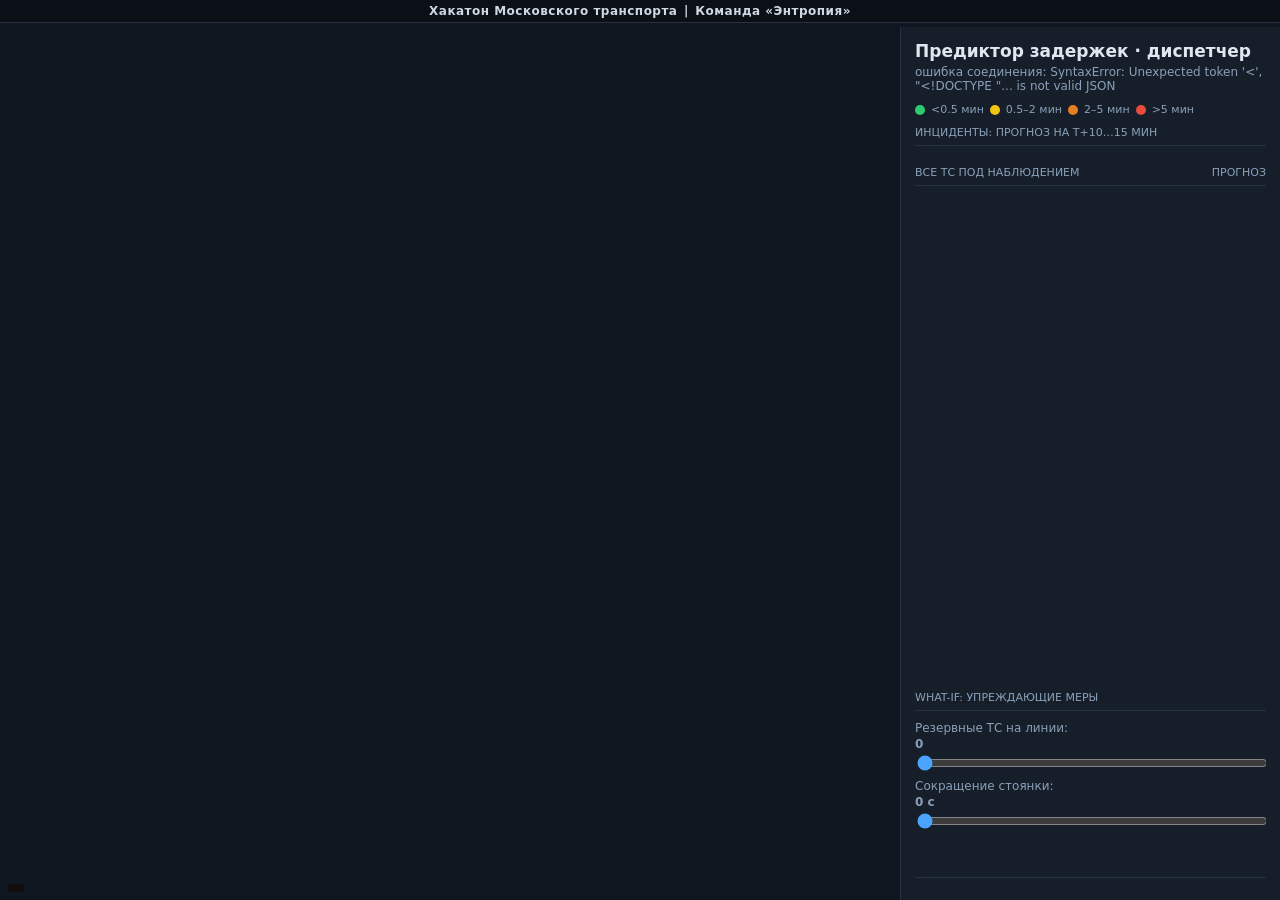
==== commit 450c9edb: "Дашборд: панель диспетчера смещена под рибон — заголовок больше не перекрывается" ====
--- a/dashboard/index.html
+++ b/dashboard/index.html
@@ -5,7 +5,7 @@
   <meta name="viewport" content="width=device-width, initial-scale=1" />
   <title>Хакатон Московского транспорта · Команда «Энтропия» — предиктор задержек</title>
   <link rel="stylesheet" href="/dashboard/vendor/maplibre-gl.css" />
-  <link rel="stylesheet" href="/dashboard/style.css?v=10" />
+  <link rel="stylesheet" href="/dashboard/style.css?v=11" />
   <script>
     window.onerror = function (msg, src, line) {
       var el = document.getElementById("status");
--- a/dashboard/style.css
+++ b/dashboard/style.css
@@ -31,6 +31,8 @@
 
 #panel {
   width: 380px;
+  height: calc(100vh - 27px);
+  margin-top: 27px;
   background: var(--panel);
   border-left: 1px solid #263244;
   display: flex;
@@ -291,7 +293,7 @@
   right: 0;
   z-index: 1400;
   text-align: center;
-  padding: 5px 12px;
+  padding: 4px 12px;
   background: rgba(10, 15, 20, 0.82);
   border-bottom: 1px solid #263244;
   color: #cfd8e3;
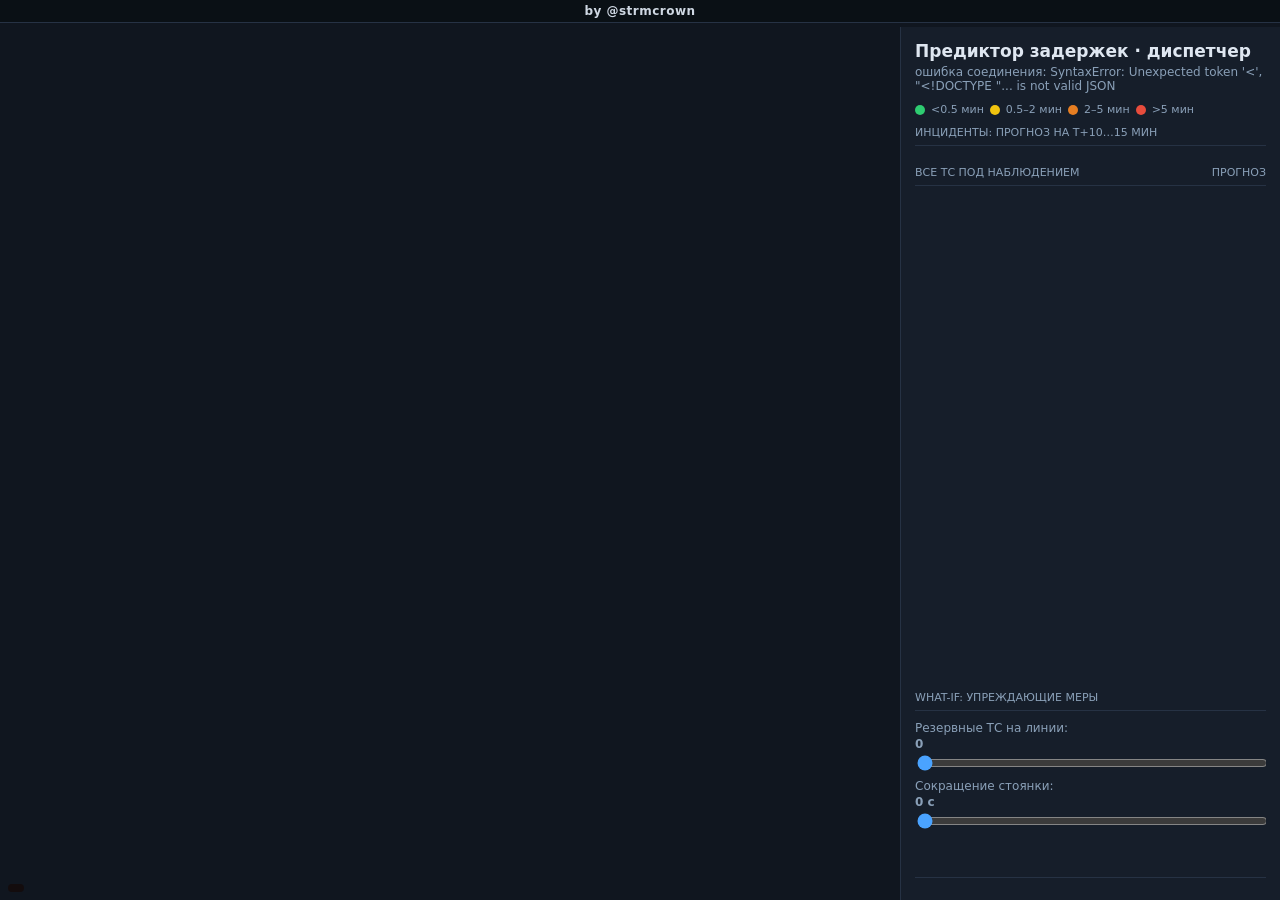
==== commit e1fff370: "project restructure" ====
--- a/dashboard/index.html
+++ b/dashboard/index.html
@@ -3,7 +3,7 @@
 <head>
   <meta charset="utf-8" />
   <meta name="viewport" content="width=device-width, initial-scale=1" />
-  <title>Хакатон Московского транспорта · Команда «Энтропия» — предиктор задержек</title>
+  <title>Предиктор задержек транспорта · by @strmcrown</title>
   <link rel="stylesheet" href="/dashboard/vendor/maplibre-gl.css" />
   <link rel="stylesheet" href="/dashboard/style.css?v=11" />
   <script>
@@ -26,7 +26,7 @@
   </script>
 </head>
 <body>
-  <div id="ribbon">Хакатон Московского транспорта&ensp;|&ensp;Команда «Энтропия»</div>
+  <div id="ribbon">by @strmcrown</div>
   <div id="errbox"></div>
   <div id="map"></div>
   <div id="mapHint" class="hidden">подложка карты недоступна (CDN заблокирован) — показаны маршруты, остановки и ТС</div>
